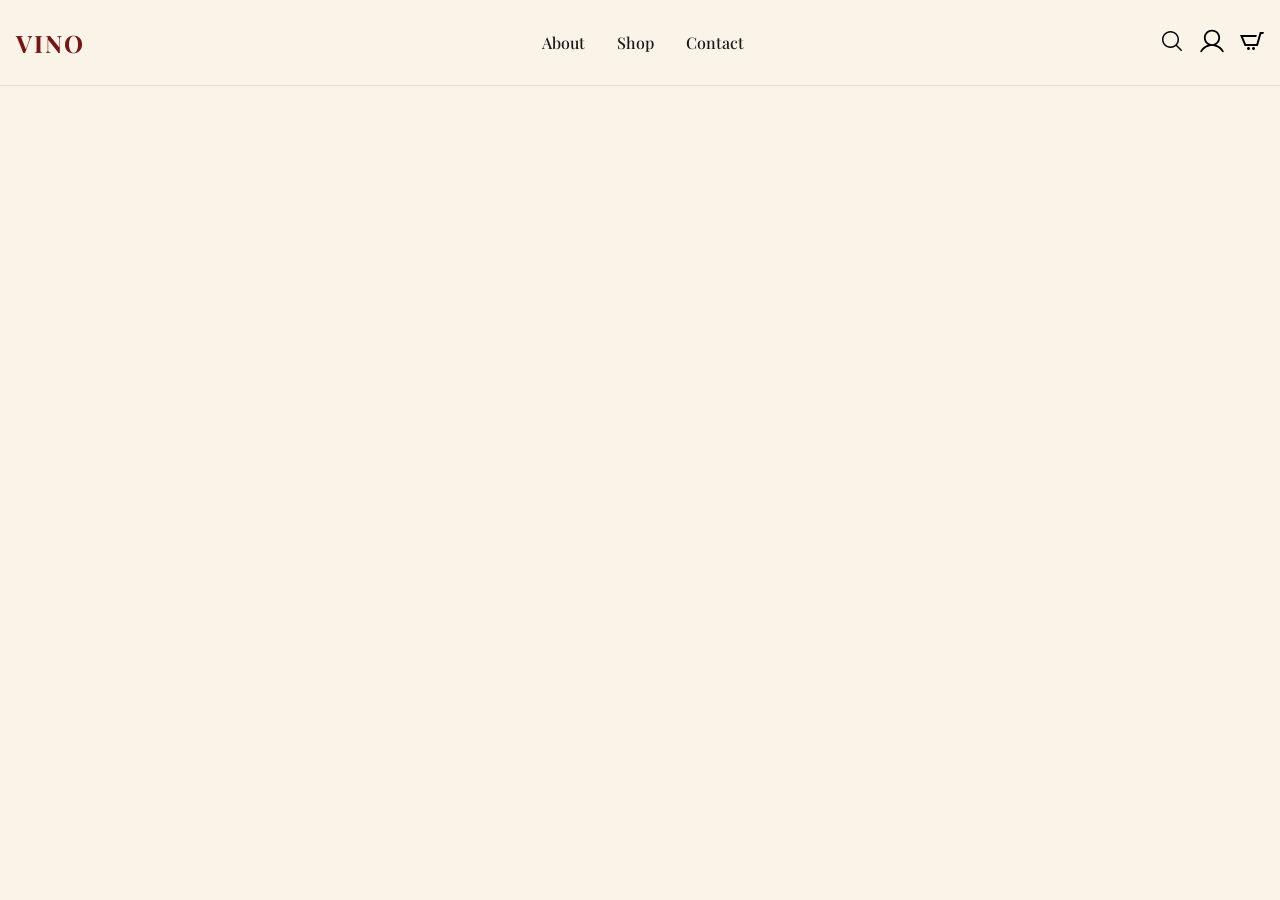
==== about.html @ 45001102 "navbar" ====
<!DOCTYPE html>
<html lang="en">
<head>
    <meta charset="UTF-8">
    <meta name="viewport" content="width=device-width, initial-scale=1.0">
    <title>About Us</title>

    <!--Fonts-->
    <link rel="preconnect" href="https://fonts.googleapis.com">
    <link rel="preconnect" href="https://fonts.gstatic.com" crossorigin>
    <link href="https://fonts.googleapis.com/css2?family=Playfair+Display:ital,wght@0,400..900;1,400..900&family=Source+Sans+3:ital,wght@0,200..900;1,200..900&display=swap" rel="stylesheet">    

    <!--Stylesheet-->
    <link rel="stylesheet" href="css/style.css">

</head>
<body>
    <header class="header-main">
        <nav class="navbar">
            <a href="index.html" class="nav-brand">Vino</a>

            <ul class="nav-links">
                <li class="nav-item"><a href="about.html" class="nav-link">About</a></li>
                <li class="nav-item"><a href="shop.html" class="nav-link">Shop</a></li>
                <li class="nav-item"><a href="contact.html" class="nav-link">Contact</a></li>
            </ul>

            <div class="nav-actions">
                <a href="search.html" class="nav-action"><img src="assets/images/icons/search.svg" alt="Search"></a>
                <a href="login.html" class="nav-action"><img src="assets/images/icons/user.svg" alt="User"></a>
                <a href="cart.html" class="nav-action"><img src="assets/images/icons/cart.svg" alt="Cart"></a>
            </div>

        </nav>
    </header>

    <main class="main-content">
    </main>
    
    <footer class="footer-main">
    </footer>
</body>
</html>
---- css/style.css ----
:root {
    --primary-color: #781414;
    --secondary-color: #91743f;
    --bg-color: #faf4e8;
    --text-color: #1c1919;
    --font-heading: "Playfair Display", serif;
    --font-body: "Source Sans 3", sans-serif;
    --spacing: 16px;
}

body {
    background-color: var(--bg-color);
    margin: 0;
    padding: 0;
}

h1, h2, h3, h4, h5, h6 {
    color: var(--text-color);
    margin: 0;
    padding: 0.5em 0;
}

.header-main {
    background-color: var(--bg-color);
    border-bottom:#e0e0e0 solid 1px;
    padding: var(--spacing);
}

.navbar {
    display: flex;
    justify-content: space-between;
    align-items: center;
}

.nav-brand {
    color: var(--primary-color);
    font-family: var(--font-heading);
    font-size: 1.5em;
    font-weight: bold;
    text-decoration: none;
    letter-spacing: 2px;
    text-transform: uppercase;
}

.nav-links {
    display: flex;
    gap: 32px;
    list-style: none;
}

.nav-links a {
    color: var(--text-color);
    font-family: var(--font-heading);  
    text-decoration: none;
    font-weight: 500;
    transition: color 0.3s ease;
}

.nav-links a:hover {
    color: var(--primary-color);
}

.nav-actions {
    display: flex;
    gap: 16px;
}

.nav-actions .nav-action {
    color: var(--text-color);
    font-family: var(--font-heading);  
    text-decoration: none;
    font-weight: 500;
    transition: color 0.3s ease;
}

.nav-actions .nav-action:hover {
    color: var(--primary-color);
}

.nav-actions .nav-action img {
    width: 24px;
    height: 24px;
}
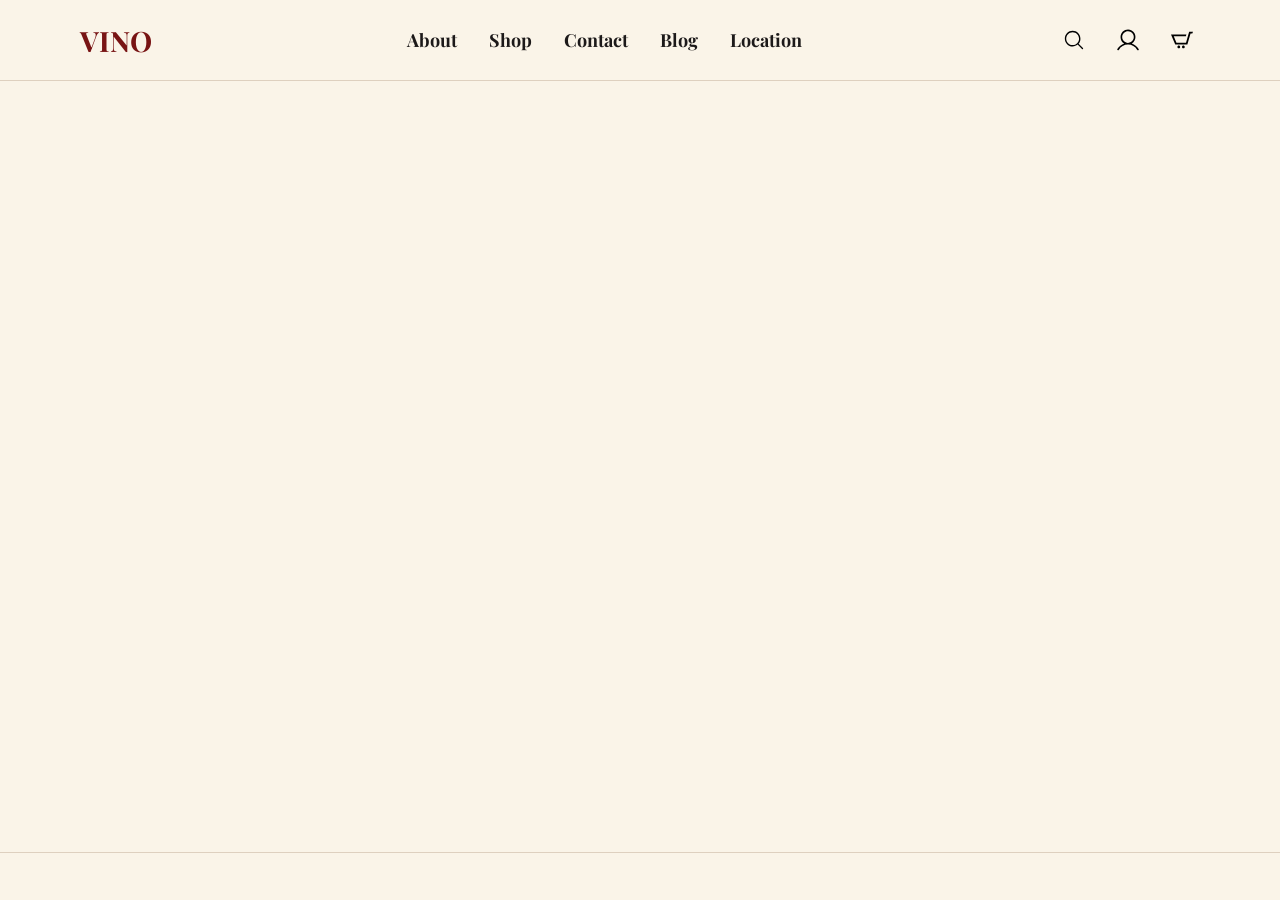
==== commit 4196bd3f: "Updated Home Page" ====
--- a/about.html
+++ b/about.html
@@ -3,41 +3,42 @@
 <head>
     <meta charset="UTF-8">
     <meta name="viewport" content="width=device-width, initial-scale=1.0">
-    <title>About Us</title>
+    <title>Vino | About</title>
 
-    <!--Fonts-->
     <link rel="preconnect" href="https://fonts.googleapis.com">
     <link rel="preconnect" href="https://fonts.gstatic.com" crossorigin>
-    <link href="https://fonts.googleapis.com/css2?family=Playfair+Display:ital,wght@0,400..900;1,400..900&family=Source+Sans+3:ital,wght@0,200..900;1,200..900&display=swap" rel="stylesheet">    
-
-    <!--Stylesheet-->
+    <link href="https://fonts.googleapis.com/css2?family=Playfair+Display:wght@400;700&family=Source+Sans+3:wght@400;600;700&display=swap" rel="stylesheet">
     <link rel="stylesheet" href="css/style.css">
-
 </head>
 <body>
-    <header class="header-main">
-        <nav class="navbar">
+    <header class="site-header">
+        <nav class="navbar container" aria-label="Main navigation">
             <a href="index.html" class="nav-brand">Vino</a>
 
             <ul class="nav-links">
-                <li class="nav-item"><a href="about.html" class="nav-link">About</a></li>
-                <li class="nav-item"><a href="shop.html" class="nav-link">Shop</a></li>
-                <li class="nav-item"><a href="contact.html" class="nav-link">Contact</a></li>
+                <li><a href="about.html" class="nav-link">About</a></li>
+                <li><a href="shop.html" class="nav-link">Shop</a></li>
+                <li><a href="contact.html" class="nav-link">Contact</a></li>
+                <li><a href="blog.html" class="nav-link">Blog</a></li>
+                <li><a href="location.html" class="nav-link">Location</a></li>
             </ul>
 
-            <div class="nav-actions">
-                <a href="search.html" class="nav-action"><img src="assets/images/icons/search.svg" alt="Search"></a>
-                <a href="login.html" class="nav-action"><img src="assets/images/icons/user.svg" alt="User"></a>
-                <a href="cart.html" class="nav-action"><img src="assets/images/icons/cart.svg" alt="Cart"></a>
+            <div class="nav-actions" aria-label="Quick links">
+                <a href="#" class="nav-action" aria-label="Search">
+                    <img src="assets/images/icons/search.svg" alt="">
+                </a>
+                <a href="#" class="nav-action" aria-label="Account">
+                    <img src="assets/images/icons/user.svg" alt="">
+                </a>
+                <a href="#" class="nav-action" aria-label="Cart">
+                    <img src="assets/images/icons/cart.svg" alt="">
+                </a>
             </div>
-
         </nav>
     </header>
 
-    <main class="main-content">
-    </main>
-    
-    <footer class="footer-main">
-    </footer>
+    <main class="main-content container"></main>
+
+    <footer class="site-footer"></footer>
 </body>
-</html>+</html>
--- a/css/style.css
+++ b/css/style.css
@@ -1,83 +1,621 @@
 :root {
-    --primary-color: #781414;
-    --secondary-color: #91743f;
-    --bg-color: #faf4e8;
-    --text-color: #1c1919;
+    --color-brand: #781414;
+    --color-page: #faf4e8;
+    --color-text: #1c1919;
+    --color-border: #ded0bf;
     --font-heading: "Playfair Display", serif;
     --font-body: "Source Sans 3", sans-serif;
-    --spacing: 16px;
+    --container-width: 1120px;
+}
+
+* {
+    box-sizing: border-box;
 }
 
 body {
-    background-color: var(--bg-color);
-    margin: 0;
-    padding: 0;
-}
-
-h1, h2, h3, h4, h5, h6 {
-    color: var(--text-color);
-    margin: 0;
-    padding: 0.5em 0;
-}
-
-.header-main {
-    background-color: var(--bg-color);
-    border-bottom:#e0e0e0 solid 1px;
-    padding: var(--spacing);
+    min-height: 100vh;
+    margin: 0;
+    background: var(--color-page);
+    color: var(--color-text);
+    font-family: var(--font-body);
+}
+
+img {
+    display: block;
+    max-width: 100%;
+}
+
+a {
+    color: inherit;
+}
+
+.container {
+    width: min(100% - 32px, var(--container-width));
+    margin-inline: auto;
+}
+
+.site-header {
+    background: var(--color-page);
+    border-bottom: 1px solid var(--color-border);
 }
 
 .navbar {
+    min-height: 80px;
     display: flex;
+    align-items: center;
     justify-content: space-between;
-    align-items: center;
+    gap: 32px;
 }
 
 .nav-brand {
-    color: var(--primary-color);
-    font-family: var(--font-heading);
-    font-size: 1.5em;
-    font-weight: bold;
+    color: var(--color-brand);
+    font-family: var(--font-heading);
+    font-size: 1.75rem;
+    font-weight: 700;
+    letter-spacing: 0;
     text-decoration: none;
-    letter-spacing: 2px;
     text-transform: uppercase;
 }
 
 .nav-links {
     display: flex;
+    align-items: center;
     gap: 32px;
+    margin: 0;
+    padding: 0;
     list-style: none;
 }
 
-.nav-links a {
-    color: var(--text-color);
-    font-family: var(--font-heading);  
+.nav-link {
+    font-family: var(--font-heading);
+    font-size: 1.125rem;
+    font-weight: 700;
     text-decoration: none;
-    font-weight: 500;
-    transition: color 0.3s ease;
-}
-
-.nav-links a:hover {
-    color: var(--primary-color);
+    transition: color 0.2s ease;
+}
+
+.nav-link:hover,
+.nav-link:focus-visible {
+    color: var(--color-brand);
 }
 
 .nav-actions {
     display: flex;
+    align-items: center;
+    gap: 18px;
+}
+
+.nav-action {
+    display: inline-flex;
+    align-items: center;
+    justify-content: center;
+    width: 36px;
+    height: 36px;
+    border-radius: 6px;
+    text-decoration: none;
+    transition: background-color 0.2s ease;
+}
+
+.nav-action:hover,
+.nav-action:focus-visible {
+    background: #fff7eb;
+}
+
+.nav-action img {
+    width: 22px;
+    height: 22px;
+}
+
+.main-content {
+    min-height: calc(100vh - 129px);
+}
+
+.hero-section {
+    min-height: 700px;
+    display: grid;
+    align-items: center;
+    background:
+        linear-gradient(rgba(0, 0, 0, 0.48), rgba(0, 0, 0, 0.68)),
+        url("../assets/images/ui/hero2.jpg") center / cover;
+}
+
+.hero-content {
+    max-width: 720px;
+    padding-block: 96px;
+    color: var(--color-page);
+}
+
+.hero-label {
+    margin: 0 0 12px;
+    color: var(--color-page);
+    font-size: 1rem;
+    font-weight: 700;
+    text-transform: uppercase;
+}
+
+.hero-title {
+    margin: 0 0 16px;
+    color: var(--color-page);
+    font-family: var(--font-heading);
+    font-size: 5rem;
+    line-height: 1;
+}
+
+.hero-subtitle {
+    margin: 0 0 36px;
+    color: var(--color-page);
+    font-size: 1.5rem;
+    line-height: 1.45;
+}
+
+.btn {
+    display: inline-flex;
+    align-items: center;
+    justify-content: center;
+    min-height: 46px;
+    padding: 0 24px;
+    border-radius: 6px;
+    font-family: var(--font-heading);
+    font-weight: 700;
+    text-decoration: none;
+    transition: background-color 0.2s ease, color 0.2s ease;
+}
+
+.btn-primary {
+    background: var(--color-brand);
+    color: var(--color-page);
+}
+
+.btn-primary:hover,
+.btn-primary:focus-visible {
+    background: #5f1010;
+}
+
+.motto-section {
+    padding: 20px 0 20px;
+    background: var(--color-border);
+}
+
+.motto-container {
+    display: grid;
+    justify-items: center;
+    text-align: center;
+}
+
+.motto-title {
+    width: min(100%, 760px);
+    margin: 0;
+    padding: 28px 32px;
+    color: var(--color-brand);
+    font-family: var(--font-heading);
+    font-size: 2.5rem;
+    line-height: 1.3;
+}
+
+.motto-text {
+    width: min(100%, 440px);
+    margin: 0;
+    padding: 0px 24px;
+    color: var(--color-text);
+    font-size: 1.75rem;
+    line-height: 1.4;
+    font-family: var(--font-heading);
+    font-weight: 700;
+}
+
+.section-light {
+    background: #fff8ec;
+}
+
+.section-label {
+    margin: 0 0 10px;
+    color: var(--color-brand);
+    font-size: 0.875rem;
+    font-weight: 700;
+    text-transform: uppercase;
+}
+
+.section-title {
+    margin: 0;
+    color: var(--color-text);
+    font-family: var(--font-heading);
+    font-size: 2rem;
+    line-height: 1.2;
+}
+
+.section-text {
+    margin: 0;
+    color: var(--color-text);
+    font-size: 1.125rem;
+    line-height: 1.7;
+}
+
+.product-section {
+    padding: 64px 0;
+}
+
+.product-layout {
+    display: grid;
+    grid-template-columns: 240px 1fr;
+    gap: 80px;
+    align-items: start;
+}
+
+.product-intro {
+    display: grid;
+    gap: 18px;
+    align-content: start;
+}
+
+.product-carousel {
+    min-width: 0;
+}
+
+.product-window {
+    overflow: hidden;
+}
+
+.product-track {
+    display: flex;
+    gap: 24px;
+    transition: transform 0.25s ease;
+    will-change: transform;
+}
+
+.product-card {
+    flex: 0 0 calc((100% - 48px) / 3);
+    min-width: 0;
+}
+
+.product-image {
+    width: 100%;
+    aspect-ratio: 3 / 4;
+    display: flex;
+    align-items: center;
+    justify-content: center;
+    background: #e5ded2;
+    overflow: hidden;
+}
+
+.product-image img {
+    width: 100%;
+    height: 100%;
+    object-fit: cover;
+    object-position: center;
+}
+
+.product-tag {
+    width: fit-content;
+    margin: 16px 0 8px;
+    padding: 6px 16px;
+    border: 1px solid var(--color-border);
+    font-size: 0.875rem;
+    font-weight: 700;
+}
+
+.product-card h3 {
+    margin: 16px 0 8px;
+    font-family: var(--font-heading);
+    font-size: 1.25rem;
+    line-height: 1.2;
+}
+
+.product-card p {
+    margin: 0 0 10px;
+    line-height: 1.5;
+}
+
+.product-card span {
+    font-weight: 700;
+}
+
+.product-actions {
+    display: flex;
+    flex-wrap: wrap;
+    gap: 10px;
+    margin-top: 16px;
+}
+
+.product-button {
+    display: inline-flex;
+    align-items: center;
+    justify-content: center;
+    min-height: 38px;
+    padding: 0 14px;
+    border: 1px solid var(--color-brand);
+    border-radius: 6px;
+    background: transparent;
+    color: var(--color-brand);
+    font: inherit;
+    font-weight: 700;
+    text-decoration: none;
+    cursor: pointer;
+}
+
+.product-button-primary {
+    background: var(--color-brand);
+    color: var(--color-page);
+}
+
+.carousel-controls {
+    display: flex;
+    justify-content: flex-end;
+    align-items: center;
+    gap: 12px;
+    margin-top: 24px;
+}
+
+.carousel-button {
+    display: inline-flex;
+    align-items: center;
+    justify-content: center;
+    width: 38px;
+    height: 38px;
+    border: 1px solid var(--color-brand);
+    border-radius: 6px;
+    background: transparent;
+    color: var(--color-brand);
+    font-size: 1.25rem;
+    cursor: pointer;
+}
+
+.carousel-button:disabled {
+    border-color: var(--color-border);
+    color: var(--color-border);
+    cursor: not-allowed;
+}
+
+.carousel-count {
+    min-width: 56px;
+    text-align: center;
+    font-weight: 700;
+}
+
+.category-list {
+    display: grid;
+    grid-template-columns: repeat(3, 1fr);
+    gap: 24px;
+}
+
+.category-card {
+    position: relative;
+    display: block;
+    min-width: 0;
+    padding-bottom: 52px;
+    color: var(--color-text);
+    text-decoration: none;
+}
+
+.category-card img {
+    width: 100%;
+    aspect-ratio: 3 / 4;
+    object-fit: cover;
+    background: #e5ded2;
+}
+
+.category-card h3 {
+    margin: 0 0 8px;
+    font-family: var(--font-heading);
+    font-size: 1.25rem;
+    line-height: 1.2;
+}
+
+.category-card p {
+    margin: 0 0 10px;
+    line-height: 1.5;
+}
+
+.category-arrow {
+    position: absolute;
+    right: 0;
+    bottom: 0;
+    display: inline-flex;
+    align-items: center;
+    justify-content: center;
+    width: 38px;
+    height: 38px;
+    border: 1px solid var(--color-brand);
+    border-radius: 6px;
+    color: var(--color-brand);
+    font-size: 1.25rem;
+    font-weight: 700;
+}
+
+.feature-section {
+    padding: 72px 0;
+}
+
+.feature-panel {
+    display: grid;
+    grid-template-columns: 1.35fr 0.65fr;
+    background: #fffdf8;
+}
+
+.feature-copy {
+    display: grid;
+    align-content: center;
+    justify-items: start;
+    gap: 18px;
+    padding: 56px;
+    max-width: 620px;
+}
+
+.feature-title {
+    margin: 0;
+    font-family: var(--font-heading);
+    font-size: 2.75rem;
+    line-height: 1.05;
+}
+
+.feature-image {
+    width: 100%;
+    height: 100%;
+    min-height: 480px;
+    object-fit: cover;
+}
+
+.story-section {
+    padding: 32px 0 80px;
+}
+
+.story-stack {
+    display: grid;
+    gap: 24px;
+}
+
+.story-panel {
+    display: grid;
+    grid-template-columns: 0.95fr 1.35fr;
+    border: 1px solid var(--color-border);
+    background: #fffdf8;
+}
+
+.story-panel-reverse {
+    grid-template-columns: 1.35fr 0.95fr;
+}
+
+.story-panel img {
+    width: 100%;
+    height: 100%;
+    min-height: 300px;
+    object-fit: cover;
+}
+
+.story-copy {
+    display: grid;
+    align-content: center;
     gap: 16px;
-}
-
-.nav-actions .nav-action {
-    color: var(--text-color);
-    font-family: var(--font-heading);  
-    text-decoration: none;
-    font-weight: 500;
-    transition: color 0.3s ease;
-}
-
-.nav-actions .nav-action:hover {
-    color: var(--primary-color);
-}
-
-.nav-actions .nav-action img {
-    width: 24px;
-    height: 24px;
-}+    padding: 40px;
+}
+
+.story-copy h2 {
+    margin: 0;
+    color: var(--color-brand);
+    font-family: var(--font-heading);
+    font-size: 1.75rem;
+    line-height: 1.2;
+}
+
+.story-copy p {
+    margin: 0;
+    font-size: 1.0625rem;
+    line-height: 1.7;
+}
+
+.site-footer {
+    min-height: 48px;
+    border-top: 1px solid var(--color-border);
+}
+
+@media (max-width: 800px) {
+    .navbar {
+        flex-direction: column;
+        justify-content: center;
+        gap: 16px;
+        padding-block: 16px;
+    }
+
+    .nav-links {
+        flex-wrap: wrap;
+        justify-content: center;
+        gap: 24px;
+    }
+
+    .hero-section {
+        min-height: 620px;
+    }
+
+    .hero-content {
+        max-width: 560px;
+        margin-inline: auto;
+        text-align: center;
+    }
+
+    .hero-title {
+        font-size: 4rem;
+    }
+
+    .motto-title {
+        font-size: 1.5rem;
+    }
+
+    .product-layout {
+        grid-template-columns: 1fr;
+        gap: 24px;
+    }
+
+    .product-card {
+        flex-basis: calc((100% - 24px) / 2);
+    }
+
+    .category-list {
+        grid-template-columns: repeat(2, 1fr);
+    }
+
+    .feature-panel,
+    .story-panel,
+    .story-panel-reverse {
+        grid-template-columns: 1fr;
+    }
+
+    .feature-copy,
+    .story-copy {
+        padding: 32px;
+    }
+
+    .feature-title {
+        font-size: 2rem;
+    }
+
+    .feature-image {
+        min-height: 320px;
+    }
+}
+
+@media (max-width: 520px) {
+    .nav-links {
+        gap: 18px;
+    }
+
+    .nav-link {
+        font-size: 1rem;
+    }
+
+    .hero-title {
+        font-size: 3rem;
+    }
+
+    .hero-subtitle {
+        font-size: 1.125rem;
+    }
+
+    .motto-section {
+        padding-block: 40px;
+    }
+
+    .motto-title {
+        padding: 24px 20px;
+        font-size: 1.25rem;
+    }
+
+    .product-section,
+    .feature-section {
+        padding: 44px 0;
+    }
+
+    .section-title {
+        font-size: 1.5rem;
+    }
+
+    .product-card {
+        flex-basis: 100%;
+    }
+
+    .category-list {
+        grid-template-columns: 1fr;
+    }
+
+    .story-section {
+        padding-bottom: 48px;
+    }
+}
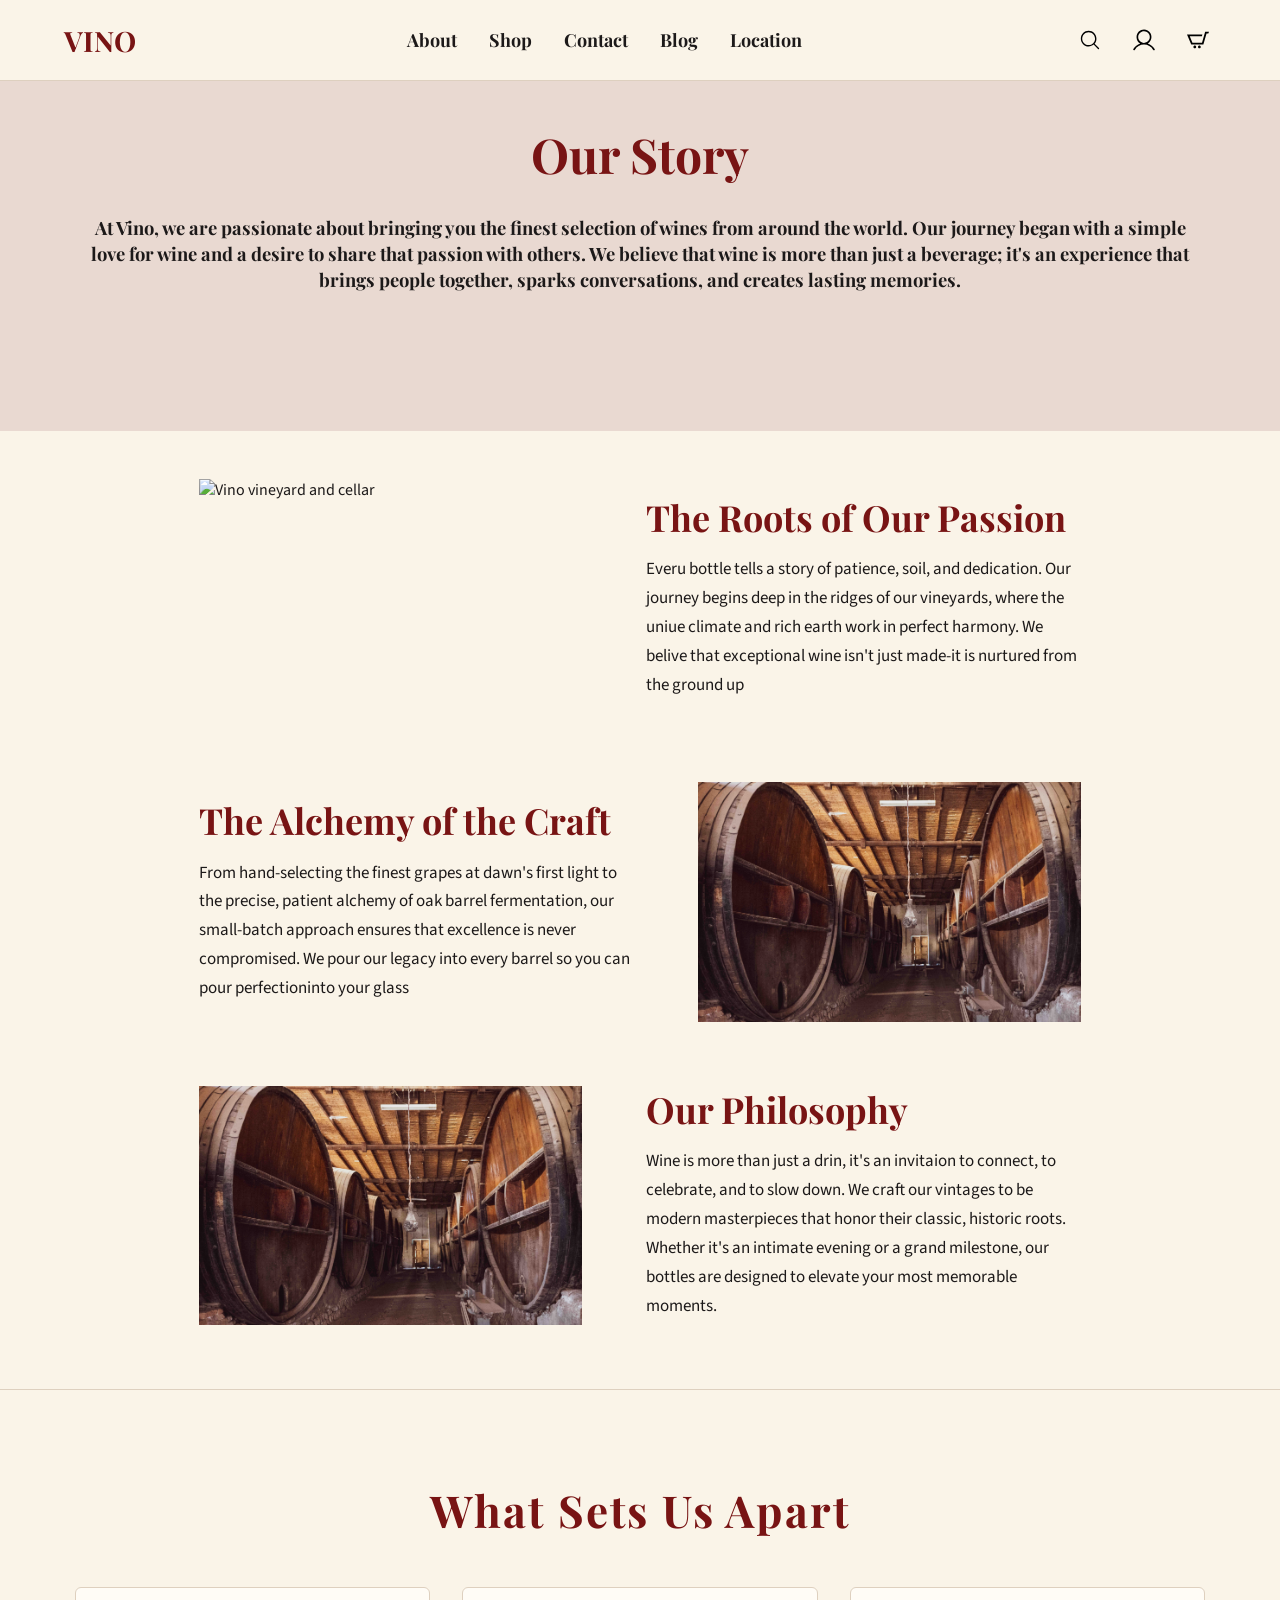
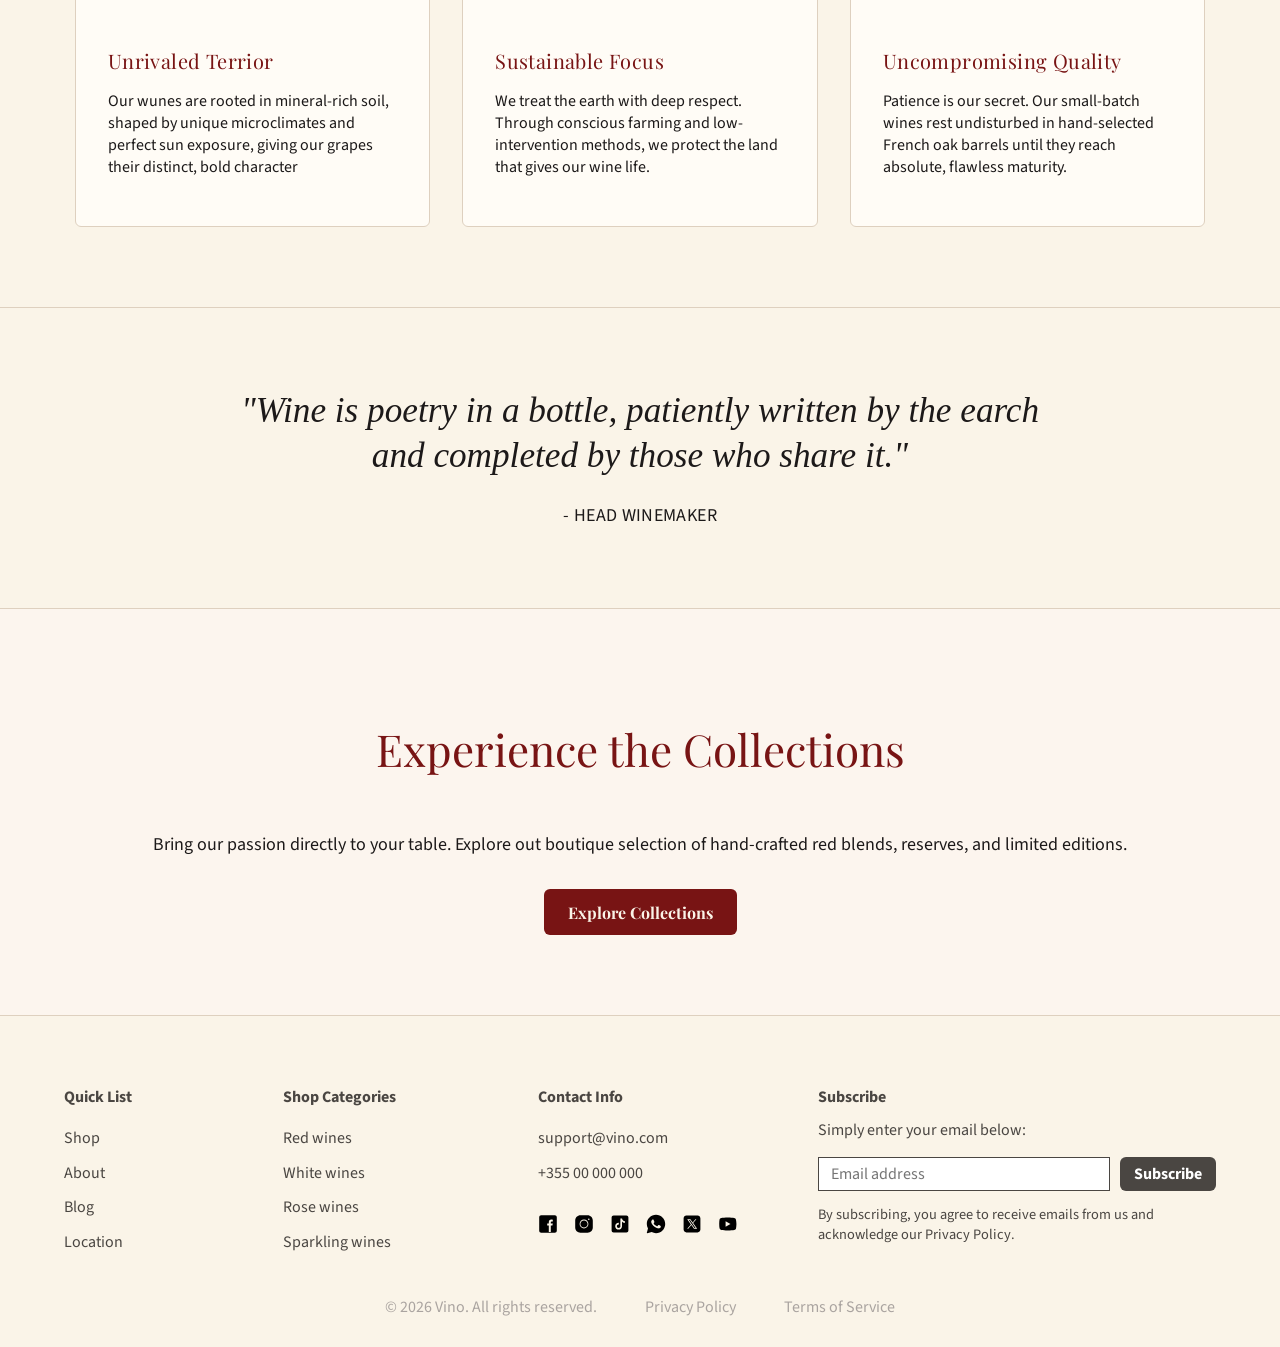
==== commit dd877188: "About us" ====
--- a/about.html
+++ b/about.html
@@ -37,8 +37,148 @@
         </nav>
     </header>
 
-    <main class="main-content container"></main>
+    <main class="main-content">
+        
+        <section class="about-header">
+            <div class="container about-header-content">
+                <h1 class="about-title">Our Story</h1>
+                <p class="about-description">At Vino, we are passionate about bringing you the finest selection of wines from around the world. Our journey began with a simple love for wine and a desire to share that passion with others. We believe that wine is more than just a beverage; it's an experience that brings people together, sparks conversations, and creates lasting memories.</p>
+            </div>  
+        </section>
+        
+        <section class="story-section">
+            <div class="container story-stack">
+                <article class="story-panel">
+                    <img src="assets/images/ui/hero.jpg" alt="Vino vineyard and cellar">
+                    <div class="story-copy">
+                        <h2>The Roots of Our Passion</h2>
+                        <p>Everu bottle tells a story of patience, soil, and dedication. 
+                            Our journey begins deep in the ridges of our vineyards, where the uniue climate and rich earth work in perfect harmony. 
+                            We belive that exceptional wine isn't just made-it is nurtured from the ground up</p>
+                    </div>
+                </article>
 
-    <footer class="site-footer"></footer>
+                <article class="story-panel story-panel-reverse">
+                    <div class="story-copy">
+                        <h2>The Alchemy of the Craft</h2>
+                        <p>From hand-selecting the finest grapes at dawn's first light to the precise, patient alchemy of oak barrel fermentation, 
+                            our small-batch approach ensures that excellence is never compromised. 
+                            We pour our legacy into every barrel so you can pour perfectioninto your glass</p>
+                    </div>
+                    <img src="assets/images/ui/hero4.jpg" alt="Wooden barrels in the cellar">
+                </article>
+
+                <article class="story-panel">
+                    <img src="assets/images/ui/hero4.jpg" alt="Wooden barrels in the cellar">
+                    <div class="story-copy">
+                        <h2>Our Philosophy</h2>
+                        <p>Wine is more than just a drin, it's an invitaion to connect, to celebrate, and to slow down. 
+                            We craft our vintages to be modern masterpieces that honor their classic, historic roots. 
+                            Whether it's an intimate evening or a grand milestone, our bottles are 
+                            designed to elevate your most memorable moments.</p>
+                    </div>
+                </article>
+            </div>
+        </section>
+        <section class="column-grid-section">
+            <h2 class="grid-title">What Sets Us Apart</h2>
+
+            <div class="three-column-grid container">
+                <div class="column-grid-card">
+                    <h4 class="grid-column-title">Unrivaled Terrior</h4>
+                    <p class="grid-column-text"> Our wunes are rooted in mineral-rich soil, 
+                        shaped by unique microclimates and perfect sun exposure, 
+                        giving our grapes their distinct, bold character</p>
+                </div>
+                <div class="column-grid-card">
+                    <h4 class="grid-column-title">Sustainable Focus</h4>
+                    <p class="grid-column-text">We treat the earth with deep respect. Through conscious farming and low-intervention methods, we protect the land that gives our wine life.</p>
+                </div>
+                <div class="column-grid-card">
+                    <h4 class="grid-column-title">Uncompromising Quality</h4>
+                    <p class="grid-column-text">Patience is our secret. Our small-batch wines rest undisturbed in hand-selected French oak barrels until they reach absolute, flawless maturity.</p>
+                </div>
+            </div>
+        </section>
+
+        <section class="quoute-section">
+            <div class="container quoute-container">
+                <p class="quoute-text">"Wine is poetry in a bottle, patiently written by the earch and completed by those who share it."</p>
+                <span class="quoute-author">- Head Winemaker</span>
+            </div>
+        </section>
+
+        <section class="cta-section">
+            <div class="cta-container conatiner">
+                <h2 class="cta-title">Experience the Collections</h2>
+                <p class="cta-text">Bring our passion directly to your table. Explore out boutique selection of hand-crafted red blends, reserves, and limited editions.</p>
+                <a href="shop.html" class="btn btn-primary">Explore Collections</a>
+            </div>
+        </section>
+
+    </main>
+
+    <footer class="site-footer">
+        <div class="container footer-grid">
+            <nav class="footer-column footer-links" aria-label="Quick links">
+                <h2>Quick List</h2>
+                <a href="shop.html">Shop</a>
+                <a href="about.html">About</a>
+                <a href="blog.html">Blog</a>
+                <a href="location.html">Location</a>
+            </nav>
+
+            <nav class="footer-column footer-categories" aria-label="Shop categories">
+                <h2>Shop Categories</h2>
+                <a href="shop.html">Red wines</a>
+                <a href="shop.html">White wines</a>
+                <a href="shop.html">Rose wines</a>
+                <a href="shop.html">Sparkling wines</a>
+            </nav>
+
+            <section class="footer-column footer-contact" aria-labelledby="footer-contact-title">
+                <h2 id="footer-contact-title">Contact Info</h2>
+                <a href="mailto:support@vino.com">support@vino.com</a>
+                <a href="tel:+355000000000">+355 00 000 000</a>
+                <nav class="footer-social" aria-label="Social links">
+                    <a href="#" aria-label="Facebook">
+                        <img src="assets/images/icons/facebook.svg" alt="">
+                    </a>
+                    <a href="#" aria-label="Instagram">
+                        <img src="assets/images/icons/instagram.svg" alt="">
+                    </a>
+                    <a href="#" aria-label="TikTok">
+                        <img src="assets/images/icons/tiktok.svg" alt="">
+                    </a>
+                    <a href="#" aria-label="WhatsApp">
+                        <img src="assets/images/icons/whatsapp.svg" alt="">
+                    </a>
+                    <a href="#" aria-label="x">
+                        <img src="assets/images/icons/x.svg" alt="">
+                    </a>
+                    <a href="#" aria-label="YouTube">
+                        <img src="assets/images/icons/youtube.svg" alt="">
+                    </a>
+                </nav>
+            </section>
+
+            <section class="footer-subscribe" aria-labelledby="subscribe-title">
+                <h2 id="subscribe-title">Subscribe</h2>
+                <p>Simply enter your email below:</p>
+                <form class="subscribe-form" data-subscribe-form>
+                    <label class="sr-only" for="footer-email">Email address</label>
+                    <input id="footer-email" type="email" name="email" placeholder="Email address" required>
+                    <button type="submit">Subscribe</button>
+                </form>
+                <p class="subscribe-note" data-subscribe-note>By subscribing, you agree to receive emails from us and acknowledge our Privacy Policy.</p>
+            </section>
+        </div>
+
+        <div class="container footer-bottom">
+            <p>&copy; 2026 Vino. All rights reserved.</p>
+            <a href="#">Privacy Policy</a>
+            <a href="#">Terms of Service</a>
+        </div>
+    </footer>
 </body>
 </html>
--- a/css/style.css
+++ b/css/style.css
@@ -5,7 +5,7 @@
     --color-border: #ded0bf;
     --font-heading: "Playfair Display", serif;
     --font-body: "Source Sans 3", sans-serif;
-    --container-width: 1120px;
+    --container-width: 90%;
 }
 
 * {
@@ -23,6 +23,18 @@
 img {
     display: block;
     max-width: 100%;
+}
+
+.sr-only {
+    position: absolute;
+    width: 1px;
+    height: 1px;
+    padding: 0;
+    margin: -1px;
+    overflow: hidden;
+    clip: rect(0, 0, 0, 0);
+    white-space: nowrap;
+    border: 0;
 }
 
 a {
@@ -185,7 +197,7 @@
 .motto-title {
     width: min(100%, 760px);
     margin: 0;
-    padding: 28px 32px;
+    padding: 12px 32px 6px 32px;
     color: var(--color-brand);
     font-family: var(--font-heading);
     font-size: 2.5rem;
@@ -195,7 +207,7 @@
 .motto-text {
     width: min(100%, 440px);
     margin: 0;
-    padding: 0px 24px;
+    padding-bottom: 22px;
     color: var(--color-text);
     font-size: 1.75rem;
     line-height: 1.4;
@@ -236,8 +248,8 @@
 
 .product-layout {
     display: grid;
-    grid-template-columns: 240px 1fr;
-    gap: 80px;
+    grid-template-columns: 240px 1.3fr;
+    gap: 160px;
     align-items: start;
 }
 
@@ -268,7 +280,7 @@
 }
 
 .product-image {
-    width: 100%;
+    width: 90%;
     aspect-ratio: 3 / 4;
     display: flex;
     align-items: center;
@@ -387,7 +399,7 @@
 }
 
 .category-card img {
-    width: 100%;
+    width: 90%;
     aspect-ratio: 3 / 4;
     object-fit: cover;
     background: #e5ded2;
@@ -427,16 +439,17 @@
 
 .feature-panel {
     display: grid;
-    grid-template-columns: 1.35fr 0.65fr;
+    grid-template-columns: 1.35fr 0.85fr;
     background: #fffdf8;
 }
 
 .feature-copy {
     display: grid;
-    align-content: center;
+    align-content: start;
     justify-items: start;
-    gap: 18px;
+    gap: 32px;
     padding: 56px;
+    padding-left: 100px;
     max-width: 620px;
 }
 
@@ -455,45 +468,50 @@
 }
 
 .story-section {
-    padding: 32px 0 80px;
+    padding: 48px 150px 64px;
 }
 
 .story-stack {
     display: grid;
-    gap: 24px;
+    gap: 64px;
 }
 
 .story-panel {
     display: grid;
-    grid-template-columns: 0.95fr 1.35fr;
-    border: 1px solid var(--color-border);
-    background: #fffdf8;
+    grid-template-columns: minmax(0, 0.88fr) minmax(0, 1fr);
+    align-items: center;
+    gap: 64px;
 }
 
 .story-panel-reverse {
-    grid-template-columns: 1.35fr 0.95fr;
+    grid-template-columns: minmax(0, 1fr) minmax(0, 0.88fr);
 }
 
 .story-panel img {
     width: 100%;
-    height: 100%;
-    min-height: 300px;
+    aspect-ratio: 16 / 10;
+    height: auto;
     object-fit: cover;
+    object-position: center;
 }
 
 .story-copy {
     display: grid;
     align-content: center;
-    gap: 16px;
-    padding: 40px;
+    gap: 18px;
+    padding: 0;
+}
+
+.story-panel-reverse .story-copy {
+    justify-self: end;
 }
 
 .story-copy h2 {
     margin: 0;
     color: var(--color-brand);
     font-family: var(--font-heading);
-    font-size: 1.75rem;
-    line-height: 1.2;
+    font-size: 2.25rem;
+    line-height: 1.1;
 }
 
 .story-copy p {
@@ -502,9 +520,262 @@
     line-height: 1.7;
 }
 
+.review-section {
+    position: relative;
+    padding: 0;
+    background: var(--color-page);
+}
+
+.review-frame {
+    min-height: 360px;
+    background: #ffffff;
+}
+
+.review-card {
+    display: grid;
+    grid-template-columns: minmax(0, 2fr) minmax(260px, 1fr);
+    min-height: 360px;
+    align-items: center;
+}
+
+.review-copy {
+    display: grid;
+    grid-template-columns: 48px minmax(0, 560px);
+    align-content: center;
+    gap: 24px;
+    height: 100%;
+    padding: 64px 72px 64px 60px;
+    min-width: 0;
+}
+
+.review-mark {
+    color: #050505;
+    font-family: Georgia, serif;
+    font-size: 5.5rem;
+    line-height: 0.85;
+}
+
+.review-copy blockquote {
+    margin: 0;
+    color: var(--color-text);
+    font-size: 1.6rem;
+    line-height: 1.28;
+}
+
+.review-meta {
+    display: grid;
+    gap: 6px;
+    margin-top: 18px;
+    color: var(--color-text);
+    font-size: 0.78rem;
+    font-weight: 700;
+    text-transform: uppercase;
+}
+
+.review-meta strong {
+    color: inherit;
+}
+
+.review-meta span {
+    color: inherit;
+}
+
+.review-product {
+    display: grid;
+    justify-items: center;
+    gap: 28px;
+    padding: 52px 44px;
+    color: var(--color-text);
+    text-align: center;
+    text-decoration: none;
+}
+
+.review-product img {
+    width: min(100%, 210px);
+    height: 170px;
+    object-fit: contain;
+    filter: drop-shadow(0 12px 12px rgba(28, 25, 25, 0.18));
+}
+
+.review-product h3 {
+    margin: 0;
+    font-family: var(--font-body);
+    font-size: 1.45rem;
+    font-weight: 400;
+    line-height: 1.2;
+    text-transform: uppercase;
+}
+
+.review-arrow {
+    position: absolute;
+    top: 50%;
+    z-index: 2;
+    display: inline-flex;
+    align-items: center;
+    justify-content: center;
+    width: 48px;
+    height: 48px;
+    border: 0;
+    background: transparent;
+    color: var(--color-text);
+    font-size: 2rem;
+    line-height: 1;
+    cursor: pointer;
+}
+
+.review-arrow-prev {
+    left: 10px;
+}
+
+.review-arrow-next {
+    right: 10px;
+}
+
+.review-arrow:hover,
+.review-arrow:focus-visible {
+    color: var(--color-brand);
+}
+
 .site-footer {
+    padding: 72px 0 28px;
+    border-top: 0;
+    background: var(--color-page);
+    color: #4a4642;
+}
+
+.site-footer:empty {
     min-height: 48px;
-    border-top: 1px solid var(--color-border);
+    padding: 0;
+    background: transparent;
+}
+
+.footer-grid {
+    display: grid;
+    grid-template-columns: minmax(130px, 0.75fr) minmax(160px, 0.9fr) minmax(210px, 1fr) minmax(360px, 1.65fr);
+    gap: 28px 38px;
+    align-items: start;
+}
+
+.footer-social {
+    display: flex;
+    flex-wrap: wrap;
+    gap: 16px;
+    margin-top: 16px;
+}
+
+.footer-social a {
+    display: inline-flex;
+    align-items: center;
+    justify-content: center;
+    width: 24px;
+    height: 24px;
+}
+
+.footer-social img {
+    width: 20px;
+    height: 20px;
+    object-fit: contain;
+}
+
+.footer-column {
+    display: grid;
+    align-content: start;
+    gap: 12px;
+}
+
+.footer-column h2 {
+    margin: 0 0 8px;
+    color: #4a4642;
+    font-size: 1rem;
+    line-height: 1.2;
+}
+
+.footer-column a,
+.footer-bottom a {
+    width: fit-content;
+    color: #4a4642;
+    font-size: 1rem;
+    font-weight: 400;
+    line-height: 1.4;
+    text-decoration: none;
+}
+
+.footer-subscribe {
+    grid-column: 4;
+}
+
+.footer-subscribe h2 {
+    margin: 0 0 12px;
+    color: #4a4642;
+    font-size: 1rem;
+    line-height: 1.2;
+}
+
+.footer-subscribe p {
+    margin: 0 0 14px;
+    line-height: 1.45;
+}
+
+.subscribe-form {
+    display: flex;
+    gap: 10px;
+    margin-bottom: 14px;
+}
+
+.subscribe-form input {
+    min-width: 0;
+    flex: 1;
+    height: 34px;
+    padding: 0 12px;
+    border: 1px solid #4a4642;
+    background: #ffffff;
+    color: var(--color-text);
+    font: inherit;
+}
+
+.subscribe-form button {
+    min-height: 34px;
+    padding: 0 14px;
+    border: 0;
+    border-radius: 6px;
+    background: #4a4642;
+    color: #ffffff;
+    font: inherit;
+    font-weight: 700;
+    cursor: pointer;
+}
+
+.subscribe-note {
+    max-width: 360px;
+    color: #4a4642;
+    font-size: 0.9rem;
+    line-height: 1.25;
+}
+
+.footer-bottom {
+    display: flex;
+    flex-wrap: wrap;
+    justify-content: center;
+    gap: 18px 48px;
+    margin-top: 36px;
+    color: #aaa4a0;
+}
+
+.footer-bottom p {
+    margin: 0;
+}
+
+.footer-bottom a {
+    color: #aaa4a0;
+}
+
+.footer-column a:hover,
+.footer-column a:focus-visible,
+.footer-bottom a:hover,
+.footer-bottom a:focus-visible,
+.footer-social a:hover,
+.footer-social a:focus-visible {
+    color: var(--color-brand);
 }
 
 @media (max-width: 800px) {
@@ -556,19 +827,68 @@
     .story-panel,
     .story-panel-reverse {
         grid-template-columns: 1fr;
-    }
-
-    .feature-copy,
-    .story-copy {
+        gap: 24px;
+    }
+
+    .feature-copy {
         padding: 32px;
+    }
+
+    .story-copy,
+    .story-panel-reverse .story-copy {
+        max-width: none;
+        justify-self: start;
+    }
+
+    .story-panel-reverse img {
+        order: -1;
     }
 
     .feature-title {
         font-size: 2rem;
     }
 
+    .story-copy h2 {
+        font-size: 1.75rem;
+    }
+
     .feature-image {
         min-height: 320px;
+    }
+
+    .review-card {
+        grid-template-columns: 1fr;
+        min-height: 0;
+    }
+
+    .review-copy {
+        grid-template-columns: 42px minmax(0, 1fr);
+        padding: 48px 56px;
+        border-right: 0;
+    }
+
+    .review-copy blockquote {
+        font-size: 1.35rem;
+    }
+
+    .review-product {
+        padding: 42px 32px;
+    }
+
+    .footer-grid {
+        grid-template-columns: repeat(2, minmax(0, 1fr));
+        gap: 44px;
+    }
+
+    .footer-social {
+        grid-column: auto;
+        justify-content: flex-start;
+        align-self: start;
+        padding-top: 0;
+    }
+
+    .footer-subscribe {
+        grid-column: 1 / -1;
     }
 }
 
@@ -618,4 +938,212 @@
     .story-section {
         padding-bottom: 48px;
     }
-}
+
+    .review-frame {
+        width: min(100% - 48px, var(--container-width));
+    }
+
+    .review-copy {
+        grid-template-columns: 1fr;
+        gap: 14px;
+        padding: 38px 32px;
+    }
+
+    .review-mark {
+        font-size: 4.25rem;
+    }
+
+    .review-copy blockquote {
+        font-size: 1.25rem;
+    }
+
+    .review-product {
+        gap: 20px;
+        padding: 34px 24px;
+    }
+
+    .review-product img {
+        height: 150px;
+    }
+
+    .review-product h3 {
+        font-size: 1.15rem;
+    }
+
+    .review-arrow {
+        width: 36px;
+        height: 36px;
+        font-size: 1.5rem;
+    }
+
+    .review-arrow-prev {
+        left: 2px;
+    }
+
+    .review-arrow-next {
+        right: 2px;
+    }
+
+    .footer-grid {
+        grid-template-columns: 1fr;
+        gap: 34px;
+    }
+
+    .footer-subscribe {
+        grid-column: auto;
+    }
+
+    .subscribe-form {
+        display: grid;
+    }
+
+    .subscribe-form button {
+        width: 100%;
+    }
+
+    .site-footer {
+        padding-block: 32px 42px;
+    }
+}
+
+.about-header {
+    min-height: 350px;
+    padding: 30px;
+    background: rgb(233, 217, 209);
+}
+
+.about-header-content {
+    display: grid;
+    justify-items: center;
+    text-align: center;
+    gap: 24px;
+}
+
+.about-title {
+    width: min(100%, 760px);
+    margin: 0;
+    padding: 12px 32px 6px 32px;
+    color: var(--color-brand);
+    font-family: var(--font-heading);
+    font-size: 3rem;
+    line-height: 1.3;
+}
+
+.about-description {
+    width: min(100%, 1200px);
+    margin: 0;
+    padding-bottom: 22px;
+    color: var(--color-text);
+    font-size: 1.15rem;
+    line-height: 1.4;
+    font-family: var(--font-heading);
+    font-weight: 700;
+}
+
+.column-grid-section {
+    padding: 80px 12px;
+    background: var(--color-page);
+    border-top: 1px solid var(--color-border);
+    border-bottom: 1px solid var(--color-border);
+}
+
+.grid-title {
+    margin: 10px 0 48px;
+    color: var(--color-brand);
+    font-family: var(--font-heading);
+    font-size: 2.75rem;
+    text-align: center;
+    letter-spacing: 0.05em;
+}
+
+.three-column-grid {
+    display: grid;
+    grid-template-columns: repeat(3, 1fr);
+    gap: 32px;
+}
+
+.column-grid-card {
+    background: #fffcf6;
+    border: 1px solid var(--color-border);
+    padding: 32px;
+    border-radius: 6px;
+    width: 100%;
+    transition: border-color 0.2s ease;
+}
+
+.column-grid-card:hover{
+    border-color: var(--color-brand);
+}
+
+.grid-column-title {
+    font-family: var(--font-heading);
+    color: var(--color-brand);
+    font-size: 1.25rem;
+    margin-bottom: 12px;
+    font-weight: 400;
+    letter-spacing: 0.02em;   
+}
+
+.grid-column-text {
+    font-size: 1rem;
+    font-family: var(--font-body);
+    color: var(--color-text);
+}
+
+.quoute-section {
+    padding: 80px 0;
+    background: var(--color-page);
+}
+
+.quoute-container {
+    display: grid;
+    justify-items: center;
+    text-align: center;
+}
+
+.quoute-text {
+    font-family: var(--font-heading);
+    color: var(--color-text);
+    font-size: 2.2rem;
+    font-style: italic;
+    margin: 0 auto 24px auto;
+    max-width: 800px;
+    line-height: 1.3;
+}
+
+.quoute-author {
+    font-size: 1.125rem;
+    color: var(--color-text);
+    font-family: var(--font-body);
+    text-transform: uppercase;
+    letter-spacing: 0.02em;
+}
+
+.cta-section {
+    padding: 80px 0;
+    background: rgba(255, 244, 244, 0.4);
+    border-top: 1px solid var(--color-border);
+    border-bottom: 1px solid var(--color-border);
+}
+
+.cta-container {
+    display: grid;
+    justify-items: center;
+    text-align: center;
+}
+
+.cta-title {
+    font-family: var(--font-heading);
+    color: var(--color-brand);
+    font-size: 2.75rem;
+    line-height: 1.05;
+    font-weight: 400;
+}
+
+.cta-text {
+    font-size: 1.125rem;
+    color: var(--color-text);
+    font-family: var(--font-body);
+    margin: 24px 0 32px;
+}
+
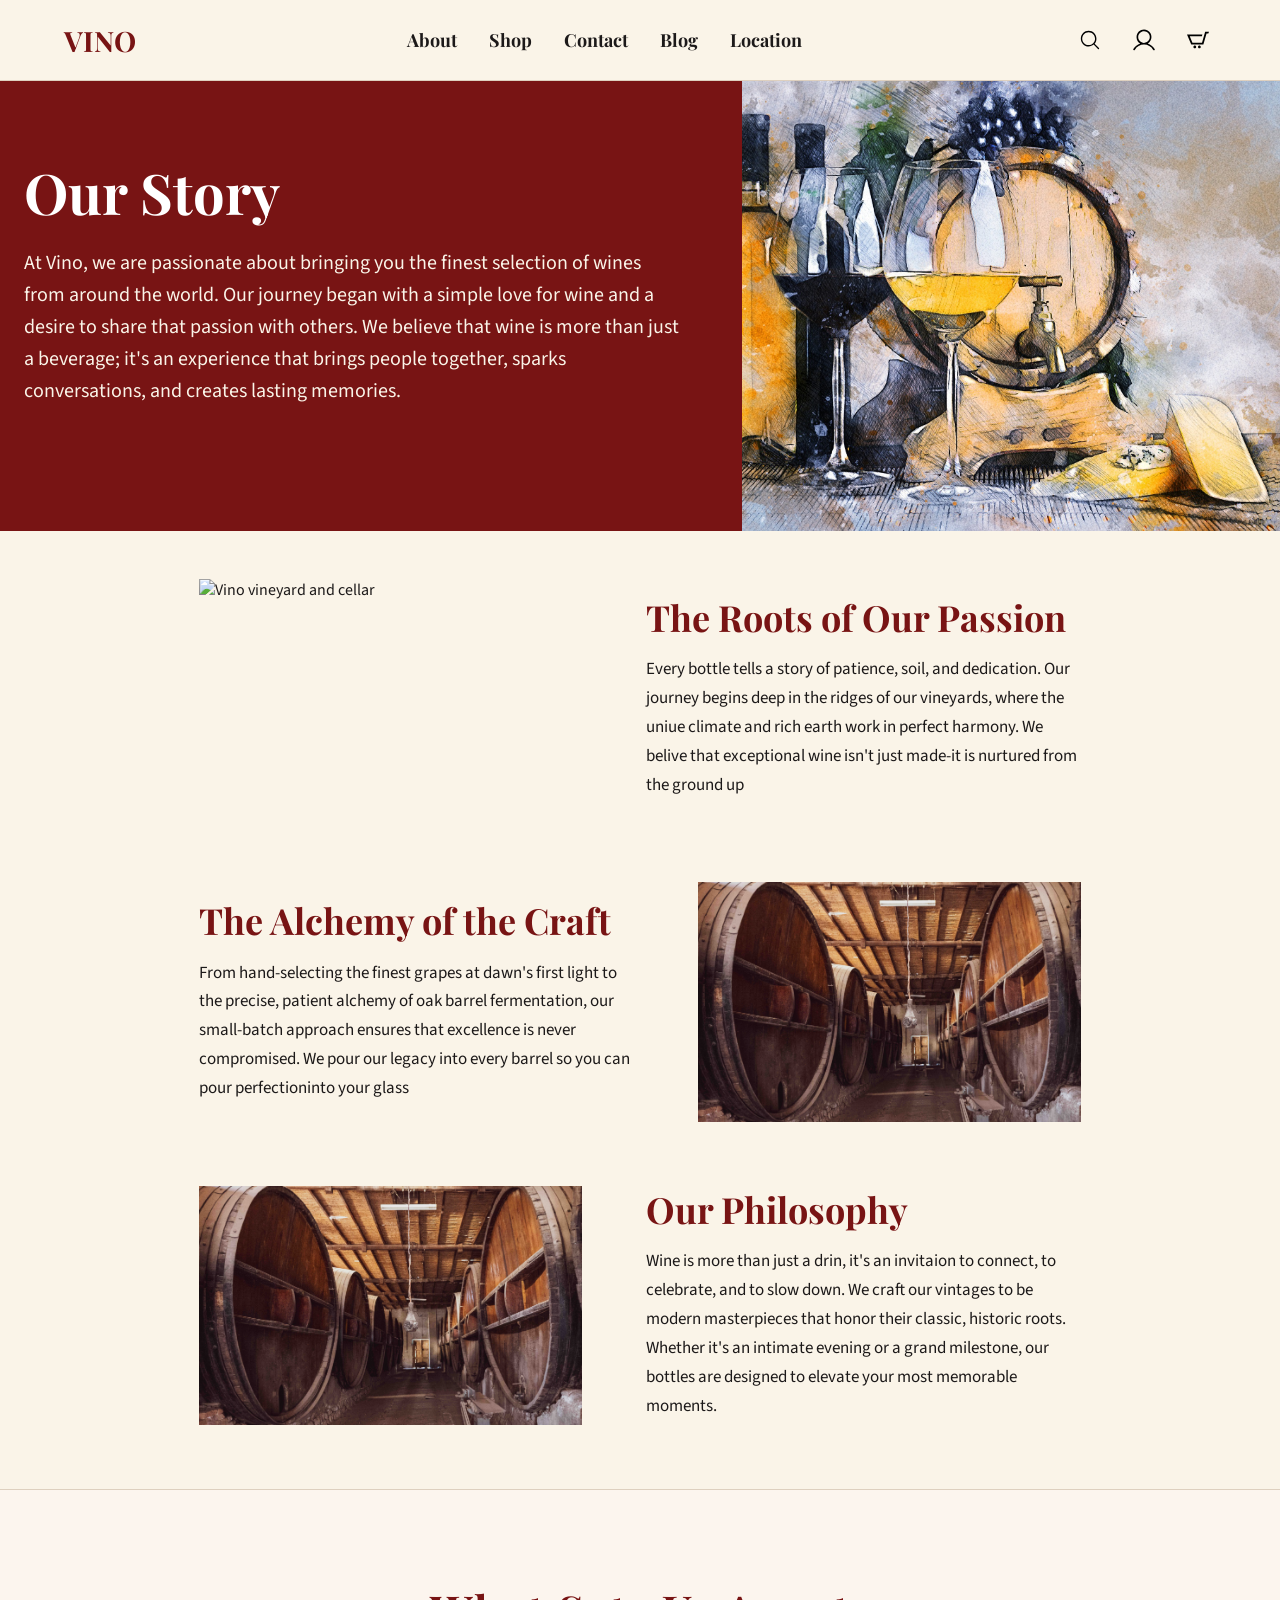
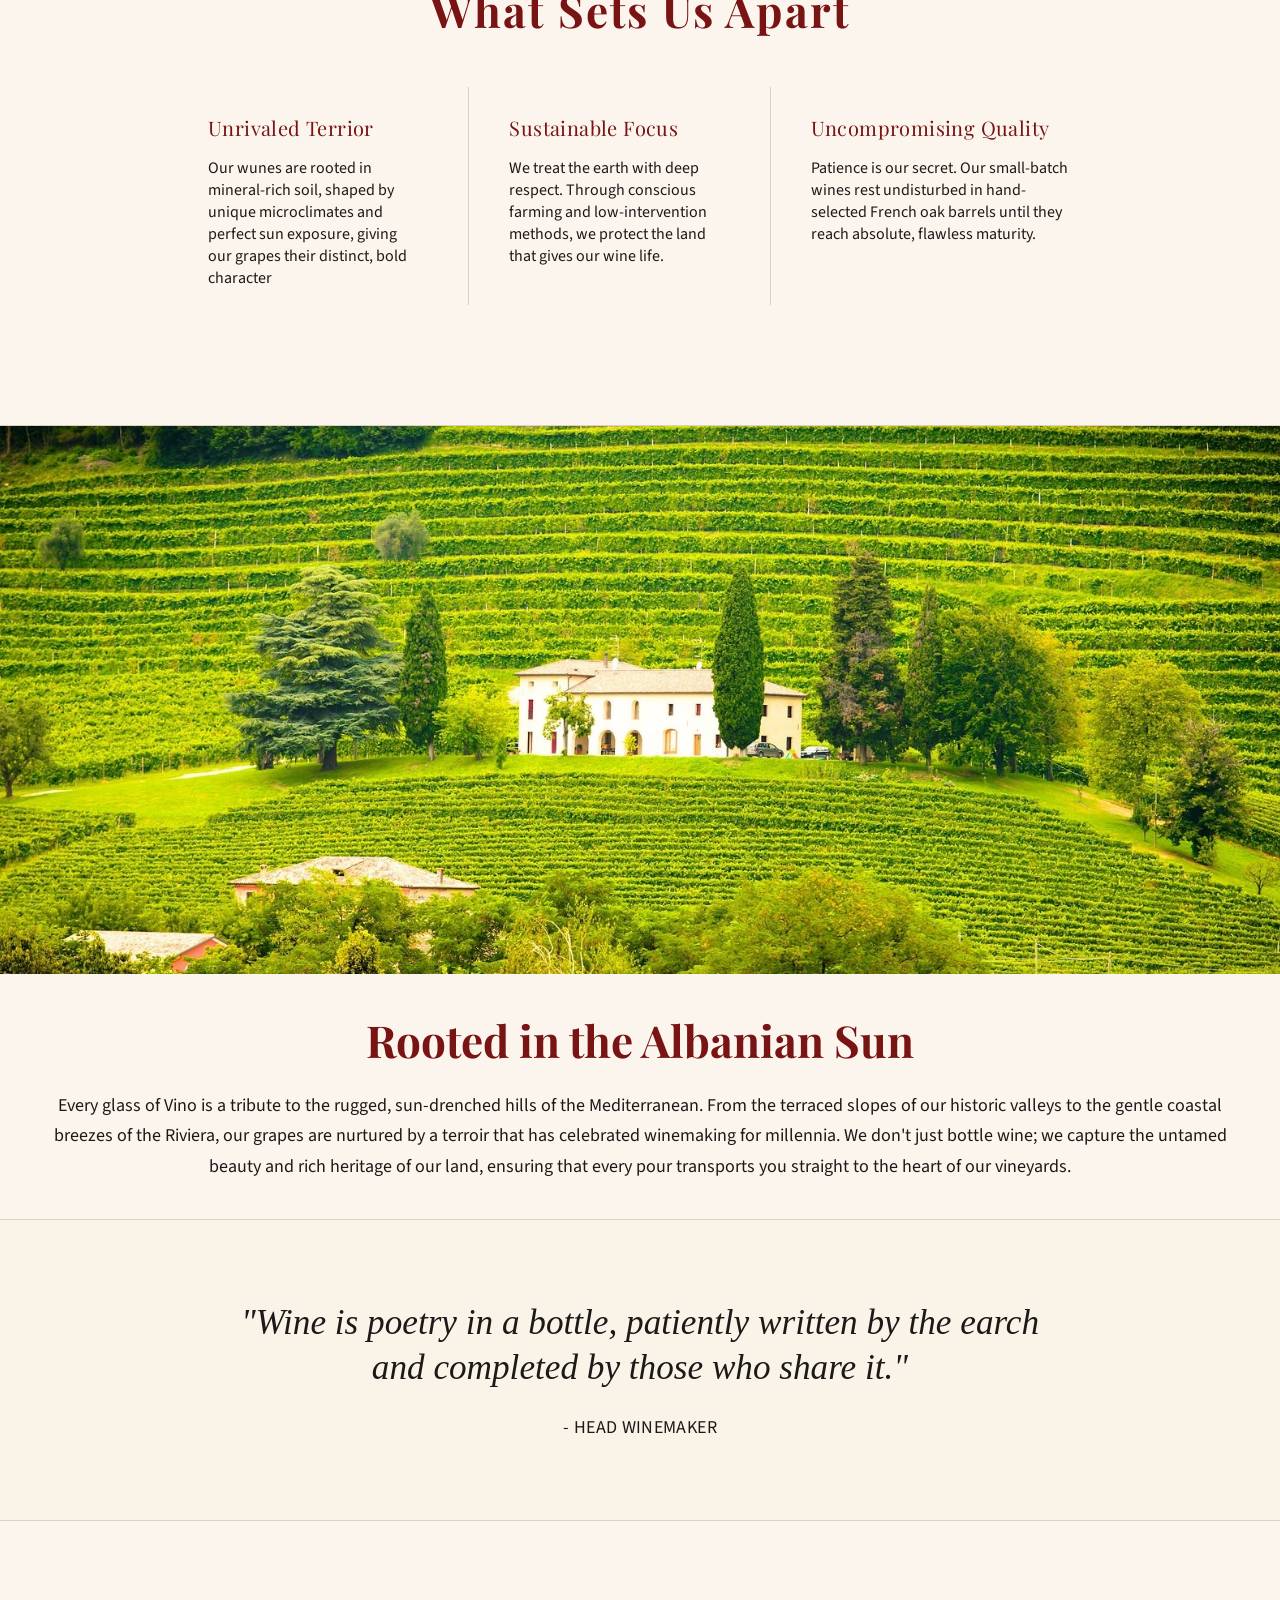
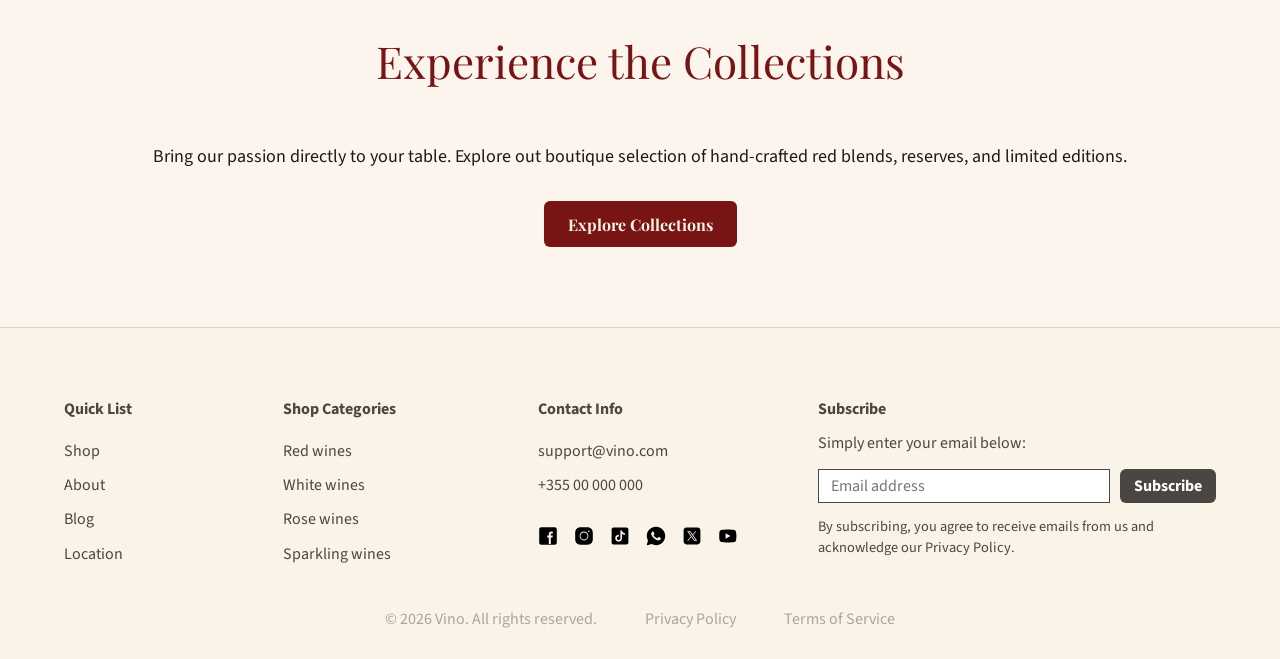
==== commit b35ba407: "Contact" ====
--- a/about.html
+++ b/about.html
@@ -39,10 +39,16 @@
 
     <main class="main-content">
         
-        <section class="about-header">
-            <div class="container about-header-content">
-                <h1 class="about-title">Our Story</h1>
-                <p class="about-description">At Vino, we are passionate about bringing you the finest selection of wines from around the world. Our journey began with a simple love for wine and a desire to share that passion with others. We believe that wine is more than just a beverage; it's an experience that brings people together, sparks conversations, and creates lasting memories.</p>
+        <section class="about-hero">
+            <div class="container about-hero__layout">
+                <div class="about-hero__content">
+                    <h1 class="about-hero__title">Our Story</h1>
+                    <p class="about-hero__text">At Vino, we are passionate about bringing you the finest selection of wines from around the world. Our journey began with a simple love for wine and a desire to share that passion with others. We believe that wine is more than just a beverage; it's an experience that brings people together, sparks conversations, and creates lasting memories.</p>
+                </div>
+                
+                <div class="about-hero__visual" aria-hidden="true">
+                    <img src="assets/images/ui/hero8.jpg" alt="Pouring a glass of Vino" class="about-hero__image">
+                </div>
             </div>  
         </section>
         
@@ -52,7 +58,7 @@
                     <img src="assets/images/ui/hero.jpg" alt="Vino vineyard and cellar">
                     <div class="story-copy">
                         <h2>The Roots of Our Passion</h2>
-                        <p>Everu bottle tells a story of patience, soil, and dedication. 
+                        <p>Every bottle tells a story of patience, soil, and dedication. 
                             Our journey begins deep in the ridges of our vineyards, where the uniue climate and rich earth work in perfect harmony. 
                             We belive that exceptional wine isn't just made-it is nurtured from the ground up</p>
                     </div>
@@ -97,6 +103,17 @@
                 <div class="column-grid-card">
                     <h4 class="grid-column-title">Uncompromising Quality</h4>
                     <p class="grid-column-text">Patience is our secret. Our small-batch wines rest undisturbed in hand-selected French oak barrels until they reach absolute, flawless maturity.</p>
+                </div>
+            </div>
+        </section>
+
+        <section class="landscape-feature">
+            <div class="landscape-feature__container">
+                <img class="landscape-feature__image" src="assets/images/ui/vineyard-landscape.jpg" alt="Panoramic view of our sun-drenched Albanian vineyards">
+                
+                <div class="landscape-feature__content">
+                    <h2 class="landscape-feature__title">Rooted in the Albanian Sun</h2>
+                    <p class="landscape-feature__text">Every glass of Vino is a tribute to the rugged, sun-drenched hills of the Mediterranean. From the terraced slopes of our historic valleys to the gentle coastal breezes of the Riviera, our grapes are nurtured by a terroir that has celebrated winemaking for millennia. We don't just bottle wine; we capture the untamed beauty and rich heritage of our land, ensuring that every pour transports you straight to the heart of our vineyards.</p>
                 </div>
             </div>
         </section>
--- a/css/style.css
+++ b/css/style.css
@@ -49,6 +49,7 @@
 .site-header {
     background: var(--color-page);
     border-bottom: 1px solid var(--color-border);
+    position: sticky;   
 }
 
 .navbar {
@@ -57,6 +58,8 @@
     align-items: center;
     justify-content: space-between;
     gap: 32px;
+    width: min(100% - 32px, var(--container-width));
+    margin-inline: auto;
 }
 
 .nav-brand {
@@ -778,273 +781,69 @@
     color: var(--color-brand);
 }
 
-@media (max-width: 800px) {
-    .navbar {
-        flex-direction: column;
-        justify-content: center;
-        gap: 16px;
-        padding-block: 16px;
-    }
-
-    .nav-links {
-        flex-wrap: wrap;
-        justify-content: center;
-        gap: 24px;
-    }
-
-    .hero-section {
-        min-height: 620px;
-    }
-
-    .hero-content {
-        max-width: 560px;
-        margin-inline: auto;
-        text-align: center;
-    }
-
-    .hero-title {
-        font-size: 4rem;
-    }
-
-    .motto-title {
-        font-size: 1.5rem;
-    }
-
-    .product-layout {
-        grid-template-columns: 1fr;
-        gap: 24px;
-    }
-
-    .product-card {
-        flex-basis: calc((100% - 24px) / 2);
-    }
-
-    .category-list {
-        grid-template-columns: repeat(2, 1fr);
-    }
-
-    .feature-panel,
-    .story-panel,
-    .story-panel-reverse {
-        grid-template-columns: 1fr;
-        gap: 24px;
-    }
-
-    .feature-copy {
-        padding: 32px;
-    }
-
-    .story-copy,
-    .story-panel-reverse .story-copy {
-        max-width: none;
-        justify-self: start;
-    }
-
-    .story-panel-reverse img {
-        order: -1;
-    }
-
-    .feature-title {
-        font-size: 2rem;
-    }
-
-    .story-copy h2 {
-        font-size: 1.75rem;
-    }
-
-    .feature-image {
-        min-height: 320px;
-    }
-
-    .review-card {
-        grid-template-columns: 1fr;
-        min-height: 0;
-    }
-
-    .review-copy {
-        grid-template-columns: 42px minmax(0, 1fr);
-        padding: 48px 56px;
-        border-right: 0;
-    }
-
-    .review-copy blockquote {
-        font-size: 1.35rem;
-    }
-
-    .review-product {
-        padding: 42px 32px;
-    }
-
-    .footer-grid {
-        grid-template-columns: repeat(2, minmax(0, 1fr));
-        gap: 44px;
-    }
-
-    .footer-social {
-        grid-column: auto;
-        justify-content: flex-start;
-        align-self: start;
-        padding-top: 0;
-    }
-
-    .footer-subscribe {
-        grid-column: 1 / -1;
-    }
-}
-
-@media (max-width: 520px) {
-    .nav-links {
-        gap: 18px;
-    }
-
-    .nav-link {
-        font-size: 1rem;
-    }
-
-    .hero-title {
-        font-size: 3rem;
-    }
-
-    .hero-subtitle {
-        font-size: 1.125rem;
-    }
-
-    .motto-section {
-        padding-block: 40px;
-    }
-
-    .motto-title {
-        padding: 24px 20px;
-        font-size: 1.25rem;
-    }
-
-    .product-section,
-    .feature-section {
-        padding: 44px 0;
-    }
-
-    .section-title {
-        font-size: 1.5rem;
-    }
-
-    .product-card {
-        flex-basis: 100%;
-    }
-
-    .category-list {
-        grid-template-columns: 1fr;
-    }
-
-    .story-section {
-        padding-bottom: 48px;
-    }
-
-    .review-frame {
-        width: min(100% - 48px, var(--container-width));
-    }
-
-    .review-copy {
-        grid-template-columns: 1fr;
-        gap: 14px;
-        padding: 38px 32px;
-    }
-
-    .review-mark {
-        font-size: 4.25rem;
-    }
-
-    .review-copy blockquote {
-        font-size: 1.25rem;
-    }
-
-    .review-product {
-        gap: 20px;
-        padding: 34px 24px;
-    }
-
-    .review-product img {
-        height: 150px;
-    }
-
-    .review-product h3 {
-        font-size: 1.15rem;
-    }
-
-    .review-arrow {
-        width: 36px;
-        height: 36px;
-        font-size: 1.5rem;
-    }
-
-    .review-arrow-prev {
-        left: 2px;
-    }
-
-    .review-arrow-next {
-        right: 2px;
-    }
-
-    .footer-grid {
-        grid-template-columns: 1fr;
-        gap: 34px;
-    }
-
-    .footer-subscribe {
-        grid-column: auto;
-    }
-
-    .subscribe-form {
-        display: grid;
-    }
-
-    .subscribe-form button {
-        width: 100%;
-    }
-
-    .site-footer {
-        padding-block: 32px 42px;
-    }
-}
-
-.about-header {
-    min-height: 350px;
-    padding: 30px;
-    background: rgb(233, 217, 209);
-}
-
-.about-header-content {
-    display: grid;
-    justify-items: center;
-    text-align: center;
-    gap: 24px;
-}
-
-.about-title {
-    width: min(100%, 760px);
-    margin: 0;
-    padding: 12px 32px 6px 32px;
-    color: var(--color-brand);
-    font-family: var(--font-heading);
-    font-size: 3rem;
-    line-height: 1.3;
-}
-
-.about-description {
-    width: min(100%, 1200px);
-    margin: 0;
-    padding-bottom: 22px;
-    color: var(--color-text);
-    font-size: 1.15rem;
-    line-height: 1.4;
-    font-family: var(--font-heading);
-    font-weight: 700;
+.about-hero {
+    position: relative;
+    display: flex;
+    align-items: center;
+    min-height: 450px;
+    background-color: var(--color-brand);
+    overflow: hidden;
+}
+
+.about-hero__layout {
+    position: relative;
+    z-index: 2; /* Ensures text stays above the image */
+    width: 100%;
+    min-height: 450px;
+}
+
+.about-hero__content {
+    max-width: 55%;
+    padding: 80px 24px;
+}
+
+.about-hero__title {
+    margin: 0 0 24px;
+    color: #ffffff;
+    font-family: var(--font-heading);
+    font-size: 3.5rem;
+    line-height: 1.1;
+}
+
+.about-hero__text {
+    margin: 0;
+    color: var(--color-page);
+    font-family: var(--font-body);
+    font-size: 1.25rem;
+    line-height: 1.6;
+    font-weight: 400;
+}
+
+.about-hero__visual {
+    position: absolute;
+    top: 0;
+    right: 0;
+    bottom: 0;
+    width: 42%; 
+    height: 100%; /* FIXED: Stretches cleanly to the container height */
+}
+
+.about-hero__image {
+    width: 100%;
+    height: 100%; /* FIXED: Matches the parent wrapper */
+    object-fit: cover; 
+    object-position: center;
+    
+    /* THE FIX: Elliptical border-radius for a gentle, sweeping curve */
+    /* It dips 120px inward, but stretches over 50% of the height */
+    
 }
 
 .column-grid-section {
-    padding: 80px 12px;
-    background: var(--color-page);
+    padding: 80px 160px;
+    background: rgba(255, 244, 244, 0.4);
+    border-bottom: 1px solid var(--color-border);
     border-top: 1px solid var(--color-border);
-    border-bottom: 1px solid var(--color-border);
 }
 
 .grid-title {
@@ -1059,21 +858,15 @@
 .three-column-grid {
     display: grid;
     grid-template-columns: repeat(3, 1fr);
-    gap: 32px;
-}
-
-.column-grid-card {
-    background: #fffcf6;
-    border: 1px solid var(--color-border);
-    padding: 32px;
-    border-radius: 6px;
-    width: 100%;
-    transition: border-color 0.2s ease;
-}
-
-.column-grid-card:hover{
-    border-color: var(--color-brand);
-}
+    gap: 40px;
+    margin-bottom: 40px;
+}
+
+.column-grid-card:not(:last-child) {
+    border-right:var(--color-border) 1px solid;
+    padding-right: 48px;
+}
+
 
 .grid-column-title {
     font-family: var(--font-heading);
@@ -1147,3 +940,210 @@
     margin: 24px 0 32px;
 }
 
+.landscape-feature {
+    padding-bottom: 36px;
+    background: rgba(255, 244, 244, 0.4);
+    border-bottom: 1px solid var(--color-border);
+}
+
+.landscape-feature__image {
+    width: 100%;
+    /* 21/9 gives it a very cinematic, wide landscape feel */
+    aspect-ratio: 21 / 9; 
+    object-fit: cover;
+    margin-bottom: 40px;
+}
+
+.landscape-feature__content {
+    max-width: 1200px;
+    margin: 0 auto;
+    text-align: center;
+}
+
+.landscape-feature__title {
+    color: var(--color-brand);
+    font-family: var(--font-heading);
+    font-size: 2.75rem;
+    margin: 0 0 24px;
+    line-height: 1.2;
+}
+
+.landscape-feature__text {
+    color: var(--color-text);
+    font-family: var(--font-body);
+    font-size: 1.125rem;
+    line-height: 1.7;
+    margin: 0;
+}
+
+.contact-hero {
+    padding: 64px 0 32px;
+    text-align: center;
+    max-width: 800px;
+    margin: 0 auto;
+}
+
+.contact-hero__title {
+    color: var(--color-brand);
+    font-family: var(--font-heading);
+    font-size: 3.5rem;
+    margin: 0 0 16px;
+    line-height: 1.1;
+}
+
+.contact-hero__text {
+    color: var(--color-text);
+    font-family: var(--font-body);
+    font-size: 1.125rem;
+    line-height: 1.6;
+    margin: 0;
+}
+
+/* Updated Layout: Single Column, centered, constrained width */
+.contact-layout {
+    display: grid;
+    grid-template-columns: 1fr; /* Forces a single linear column */
+    gap: 80px; /* Gives nice breathing room between the info and the form */
+    padding: 40px 0 80px;
+    max-width: 800px; /* Prevents the text and form from stretching too wide on big screens */
+    margin: 0 auto;
+}
+
+/* Contact Info Box Styles */
+.contact-info {
+    display: grid;
+    gap: 40px;
+    padding: 48px 40px;
+    background: rgba(255, 244, 244, 0.4);
+    border: 1px solid var(--color-border);
+}
+
+.contact-info__block h2 {
+    color: var(--color-brand);
+    font-family: var(--font-heading);
+    font-size: 1.5rem;
+    margin: 0 0 16px;
+}
+
+.contact-info__block p, 
+.contact-info__block a:not(.btn) {
+    color: var(--color-text);
+    font-family: var(--font-body);
+    font-size: 1.125rem;
+    line-height: 1.6;
+    margin: 0 0 8px;
+    text-decoration: none;
+    transition: color 0.2s ease;
+}
+
+.contact-info__block p strong {
+    color: var(--color-brand);
+}
+
+.contact-info__block a:not(.btn):hover,
+.contact-info__block a:not(.btn):focus-visible {
+    color: var(--color-brand);
+}
+
+.text-link {
+    text-decoration: underline !important;
+    font-weight: 600;
+}
+
+/* Map Placeholder Styling */
+.contact-info__map {
+    width: 100%;
+    height: 350px; /* Made slightly taller since it's full width now */
+    background-color: #e5ded2;
+    display: flex;
+    align-items: center;
+    justify-content: center;
+    margin: 24px 0;
+    border-radius: 4px;
+    color: var(--color-text);
+    font-weight: 700;
+}
+
+/* Action Buttons */
+.contact-info__actions {
+    display: flex;
+    gap: 16px;
+    margin-top: 24px;
+    flex-wrap: wrap;
+}
+
+.btn-secondary {
+    background: transparent;
+    color: var(--color-brand);
+    border: 2px solid var(--color-brand);
+}
+
+.btn-secondary:hover,
+.btn-secondary:focus-visible {
+    background: #fff7eb;
+}
+
+/* Form Styles */
+.contact-form-wrapper {
+    display: grid;
+    gap: 32px;
+}
+
+.contact-form__intro h2 {
+    color: var(--color-brand);
+    font-family: var(--font-heading);
+    font-size: 1.75rem;
+    margin: 0 0 16px;
+}
+
+.contact-form__intro p {
+    color: var(--color-text);
+    font-family: var(--font-body);
+    font-size: 1.125rem;
+    line-height: 1.6;
+    margin: 0;
+}
+
+.contact-form {
+    display: grid;
+    gap: 24px;
+}
+
+.contact-form__group {
+    display: grid;
+    gap: 8px;
+}
+
+.contact-form__label {
+    color: var(--color-text);
+    font-family: var(--font-body);
+    font-weight: 700;
+    font-size: 1rem;
+}
+
+.contact-form__input {
+    width: 100%;
+    padding: 14px 16px;
+    border: 1px solid var(--color-border);
+    background: #ffffff;
+    color: var(--color-text);
+    font-family: var(--font-body);
+    font-size: 1rem;
+    border-radius: 4px;
+    transition: border-color 0.2s ease;
+}
+
+.contact-form__input:focus {
+    outline: none;
+    border-color: var(--color-brand);
+}
+
+textarea.contact-form__input {
+    resize: vertical; 
+}
+
+.contact-form__submit {
+    justify-self: start;
+    cursor: pointer;
+    border: none;
+}
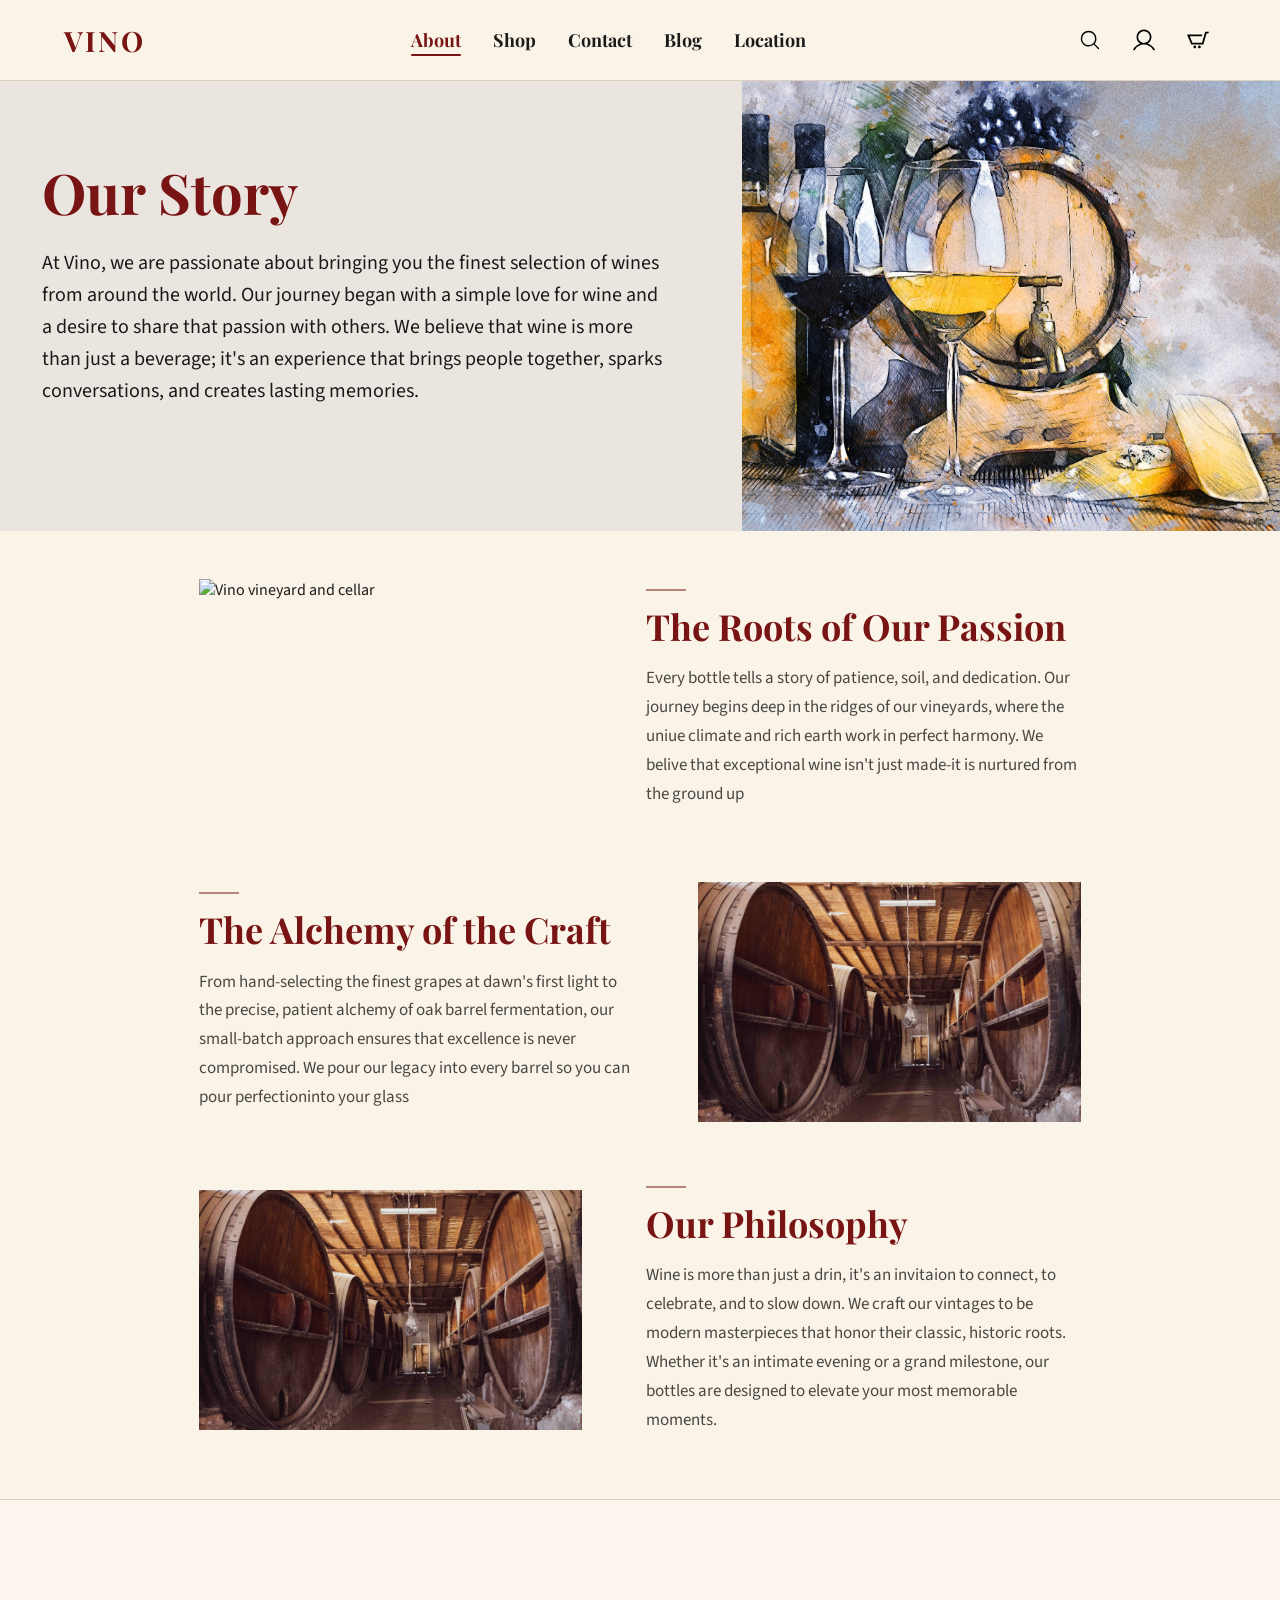
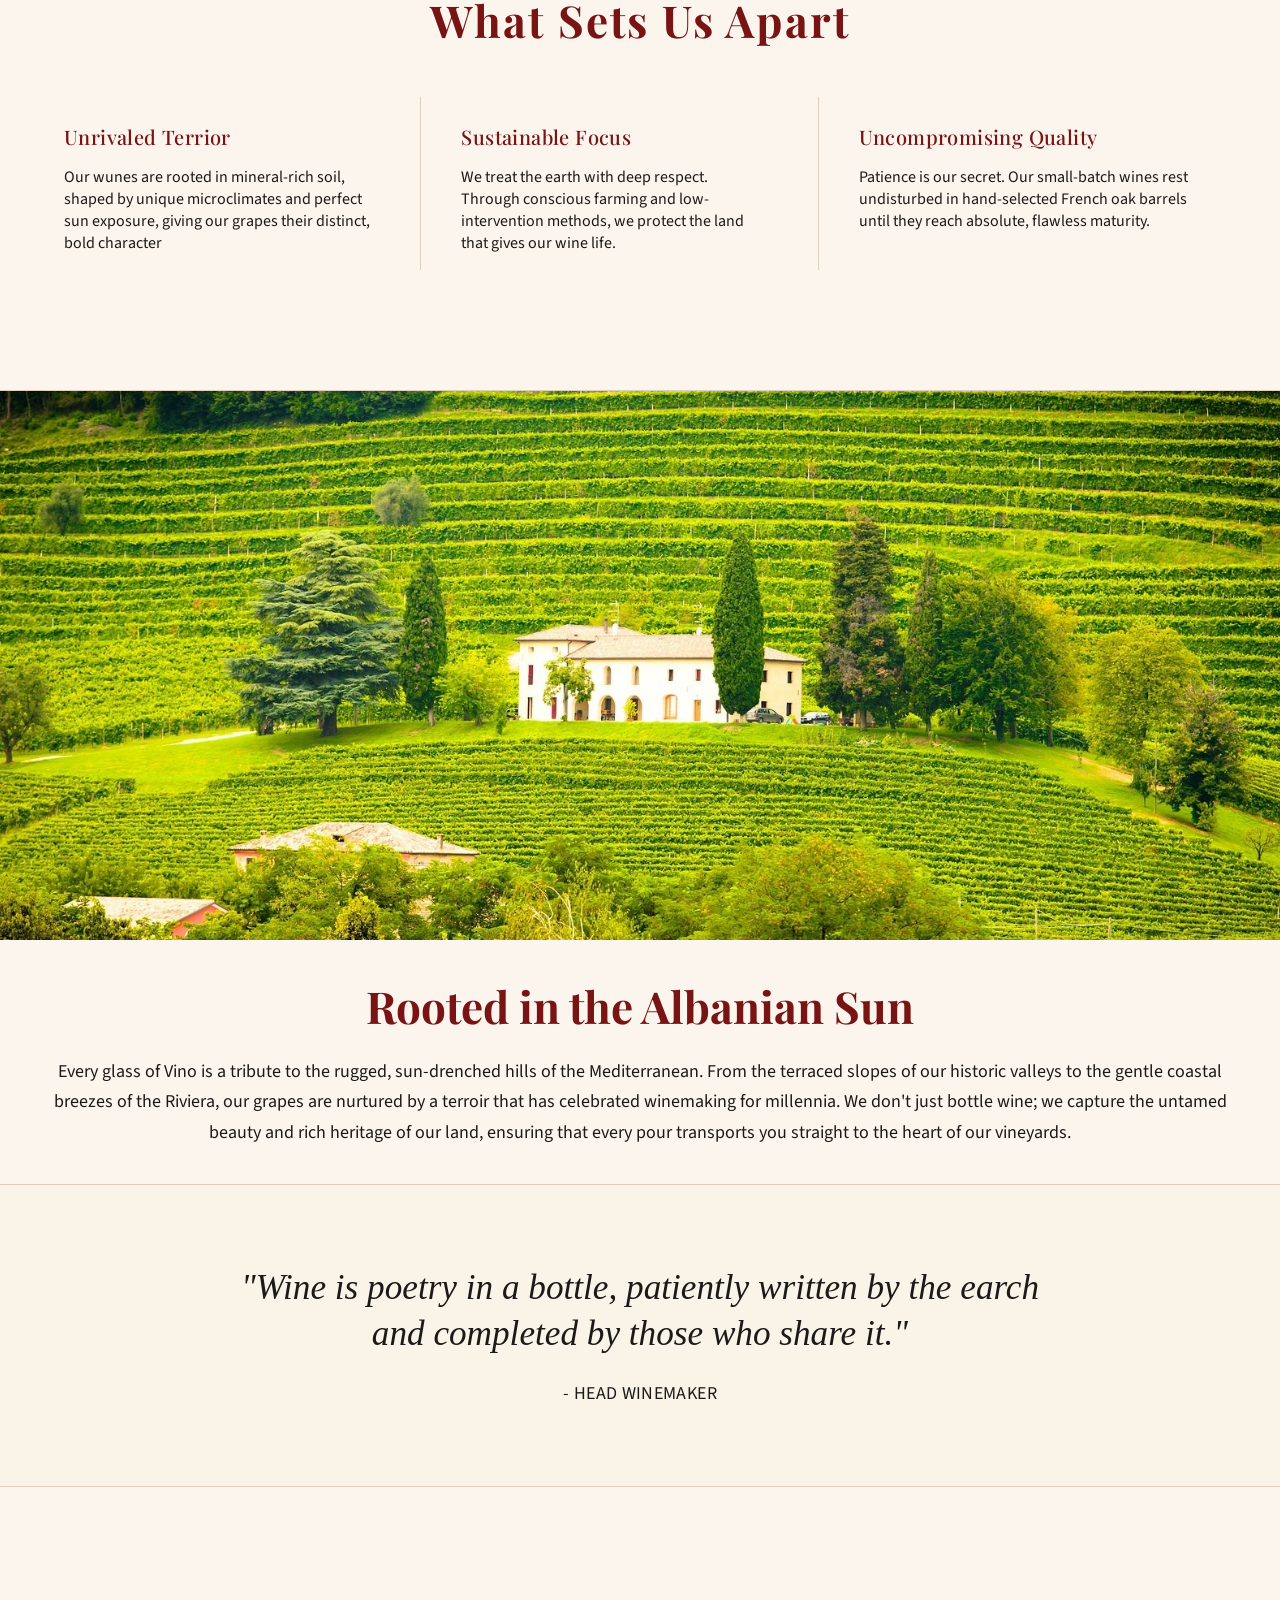
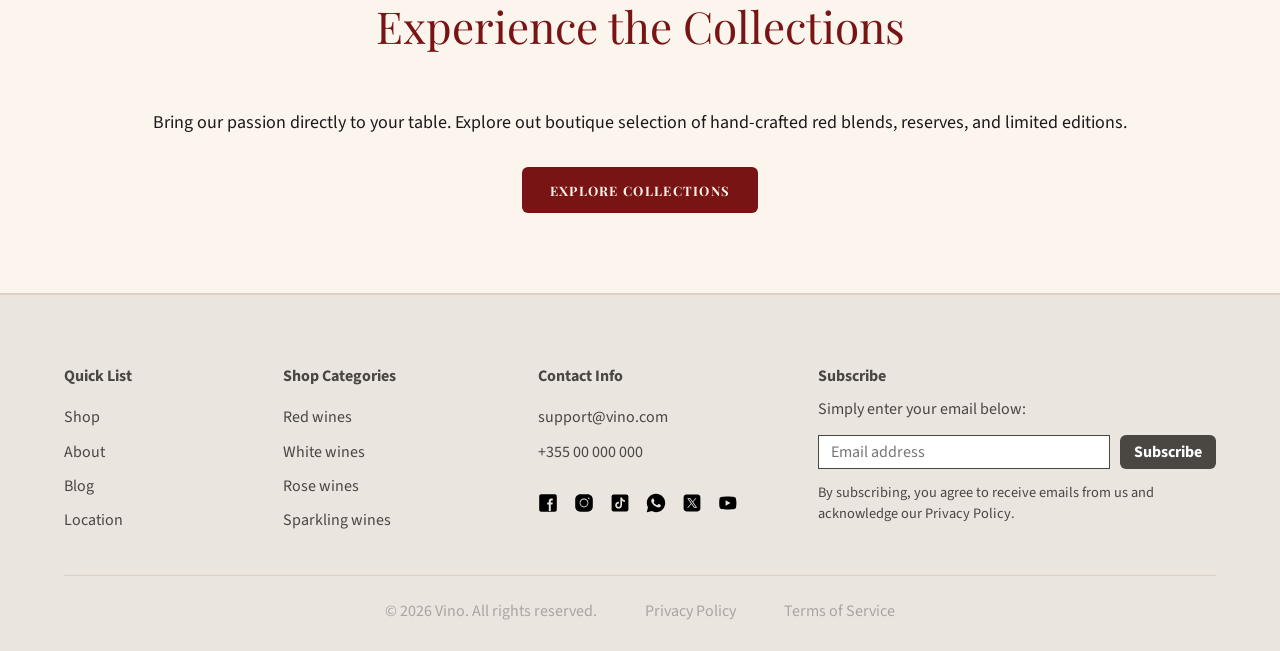
==== commit d64cdbb0: "shop" ====
--- a/about.html
+++ b/about.html
@@ -16,7 +16,7 @@
             <a href="index.html" class="nav-brand">Vino</a>
 
             <ul class="nav-links">
-                <li><a href="about.html" class="nav-link">About</a></li>
+                <li><a href="about.html" class="nav-link" aria-current="page">About</a></li>
                 <li><a href="shop.html" class="nav-link">Shop</a></li>
                 <li><a href="contact.html" class="nav-link">Contact</a></li>
                 <li><a href="blog.html" class="nav-link">Blog</a></li>
--- a/css/style.css
+++ b/css/style.css
@@ -1,1149 +1,1749 @@
-:root {
-    --color-brand: #781414;
-    --color-page: #faf4e8;
-    --color-text: #1c1919;
-    --color-border: #ded0bf;
-    --font-heading: "Playfair Display", serif;
-    --font-body: "Source Sans 3", sans-serif;
-    --container-width: 90%;
-}
-
-* {
-    box-sizing: border-box;
-}
-
-body {
-    min-height: 100vh;
-    margin: 0;
-    background: var(--color-page);
-    color: var(--color-text);
-    font-family: var(--font-body);
-}
-
-img {
-    display: block;
-    max-width: 100%;
-}
-
-.sr-only {
-    position: absolute;
-    width: 1px;
-    height: 1px;
-    padding: 0;
-    margin: -1px;
-    overflow: hidden;
-    clip: rect(0, 0, 0, 0);
-    white-space: nowrap;
-    border: 0;
-}
-
-a {
-    color: inherit;
-}
-
-.container {
-    width: min(100% - 32px, var(--container-width));
-    margin-inline: auto;
-}
-
-.site-header {
-    background: var(--color-page);
-    border-bottom: 1px solid var(--color-border);
-    position: sticky;   
-}
-
-.navbar {
-    min-height: 80px;
-    display: flex;
-    align-items: center;
-    justify-content: space-between;
-    gap: 32px;
-    width: min(100% - 32px, var(--container-width));
-    margin-inline: auto;
-}
-
-.nav-brand {
-    color: var(--color-brand);
-    font-family: var(--font-heading);
-    font-size: 1.75rem;
-    font-weight: 700;
-    letter-spacing: 0;
-    text-decoration: none;
-    text-transform: uppercase;
-}
-
-.nav-links {
-    display: flex;
-    align-items: center;
-    gap: 32px;
-    margin: 0;
-    padding: 0;
-    list-style: none;
-}
-
-.nav-link {
-    font-family: var(--font-heading);
-    font-size: 1.125rem;
-    font-weight: 700;
-    text-decoration: none;
-    transition: color 0.2s ease;
-}
-
-.nav-link:hover,
-.nav-link:focus-visible {
-    color: var(--color-brand);
-}
-
-.nav-actions {
-    display: flex;
-    align-items: center;
-    gap: 18px;
-}
-
-.nav-action {
-    display: inline-flex;
-    align-items: center;
-    justify-content: center;
-    width: 36px;
-    height: 36px;
-    border-radius: 6px;
-    text-decoration: none;
-    transition: background-color 0.2s ease;
-}
-
-.nav-action:hover,
-.nav-action:focus-visible {
-    background: #fff7eb;
-}
-
-.nav-action img {
-    width: 22px;
-    height: 22px;
-}
-
-.main-content {
-    min-height: calc(100vh - 129px);
-}
-
-.hero-section {
-    min-height: 700px;
-    display: grid;
-    align-items: center;
-    background:
-        linear-gradient(rgba(0, 0, 0, 0.48), rgba(0, 0, 0, 0.68)),
-        url("../assets/images/ui/hero2.jpg") center / cover;
-}
-
-.hero-content {
-    max-width: 720px;
-    padding-block: 96px;
-    color: var(--color-page);
-}
-
-.hero-label {
-    margin: 0 0 12px;
-    color: var(--color-page);
-    font-size: 1rem;
-    font-weight: 700;
-    text-transform: uppercase;
-}
-
-.hero-title {
-    margin: 0 0 16px;
-    color: var(--color-page);
-    font-family: var(--font-heading);
-    font-size: 5rem;
-    line-height: 1;
-}
-
-.hero-subtitle {
-    margin: 0 0 36px;
-    color: var(--color-page);
-    font-size: 1.5rem;
-    line-height: 1.45;
-}
-
-.btn {
-    display: inline-flex;
-    align-items: center;
-    justify-content: center;
-    min-height: 46px;
-    padding: 0 24px;
-    border-radius: 6px;
-    font-family: var(--font-heading);
-    font-weight: 700;
-    text-decoration: none;
-    transition: background-color 0.2s ease, color 0.2s ease;
-}
-
-.btn-primary {
-    background: var(--color-brand);
-    color: var(--color-page);
-}
-
-.btn-primary:hover,
-.btn-primary:focus-visible {
-    background: #5f1010;
-}
-
-.motto-section {
-    padding: 20px 0 20px;
-    background: var(--color-border);
-}
-
-.motto-container {
-    display: grid;
-    justify-items: center;
-    text-align: center;
-}
-
-.motto-title {
-    width: min(100%, 760px);
-    margin: 0;
-    padding: 12px 32px 6px 32px;
-    color: var(--color-brand);
-    font-family: var(--font-heading);
-    font-size: 2.5rem;
-    line-height: 1.3;
-}
-
-.motto-text {
-    width: min(100%, 440px);
-    margin: 0;
-    padding-bottom: 22px;
-    color: var(--color-text);
-    font-size: 1.75rem;
-    line-height: 1.4;
-    font-family: var(--font-heading);
-    font-weight: 700;
-}
-
-.section-light {
-    background: #fff8ec;
-}
-
-.section-label {
-    margin: 0 0 10px;
-    color: var(--color-brand);
-    font-size: 0.875rem;
-    font-weight: 700;
-    text-transform: uppercase;
-}
-
-.section-title {
-    margin: 0;
-    color: var(--color-text);
-    font-family: var(--font-heading);
-    font-size: 2rem;
-    line-height: 1.2;
-}
-
-.section-text {
-    margin: 0;
-    color: var(--color-text);
-    font-size: 1.125rem;
-    line-height: 1.7;
-}
-
-.product-section {
-    padding: 64px 0;
-}
-
-.product-layout {
-    display: grid;
-    grid-template-columns: 240px 1.3fr;
-    gap: 160px;
-    align-items: start;
-}
-
-.product-intro {
-    display: grid;
-    gap: 18px;
-    align-content: start;
-}
-
-.product-carousel {
-    min-width: 0;
-}
-
-.product-window {
-    overflow: hidden;
-}
-
-.product-track {
-    display: flex;
-    gap: 24px;
-    transition: transform 0.25s ease;
-    will-change: transform;
-}
-
-.product-card {
-    flex: 0 0 calc((100% - 48px) / 3);
-    min-width: 0;
-}
-
-.product-image {
-    width: 90%;
-    aspect-ratio: 3 / 4;
-    display: flex;
-    align-items: center;
-    justify-content: center;
-    background: #e5ded2;
-    overflow: hidden;
-}
-
-.product-image img {
-    width: 100%;
-    height: 100%;
-    object-fit: cover;
-    object-position: center;
-}
-
-.product-tag {
-    width: fit-content;
-    margin: 16px 0 8px;
-    padding: 6px 16px;
-    border: 1px solid var(--color-border);
-    font-size: 0.875rem;
-    font-weight: 700;
-}
-
-.product-card h3 {
-    margin: 16px 0 8px;
-    font-family: var(--font-heading);
-    font-size: 1.25rem;
-    line-height: 1.2;
-}
-
-.product-card p {
-    margin: 0 0 10px;
-    line-height: 1.5;
-}
-
-.product-card span {
-    font-weight: 700;
-}
-
-.product-actions {
-    display: flex;
-    flex-wrap: wrap;
-    gap: 10px;
-    margin-top: 16px;
-}
-
-.product-button {
-    display: inline-flex;
-    align-items: center;
-    justify-content: center;
-    min-height: 38px;
-    padding: 0 14px;
-    border: 1px solid var(--color-brand);
-    border-radius: 6px;
-    background: transparent;
-    color: var(--color-brand);
-    font: inherit;
-    font-weight: 700;
-    text-decoration: none;
-    cursor: pointer;
-}
-
-.product-button-primary {
-    background: var(--color-brand);
-    color: var(--color-page);
-}
-
-.carousel-controls {
-    display: flex;
-    justify-content: flex-end;
-    align-items: center;
-    gap: 12px;
-    margin-top: 24px;
-}
-
-.carousel-button {
-    display: inline-flex;
-    align-items: center;
-    justify-content: center;
-    width: 38px;
-    height: 38px;
-    border: 1px solid var(--color-brand);
-    border-radius: 6px;
-    background: transparent;
-    color: var(--color-brand);
-    font-size: 1.25rem;
-    cursor: pointer;
-}
-
-.carousel-button:disabled {
-    border-color: var(--color-border);
-    color: var(--color-border);
-    cursor: not-allowed;
-}
-
-.carousel-count {
-    min-width: 56px;
-    text-align: center;
-    font-weight: 700;
-}
-
-.category-list {
-    display: grid;
-    grid-template-columns: repeat(3, 1fr);
-    gap: 24px;
-}
-
-.category-card {
-    position: relative;
-    display: block;
-    min-width: 0;
-    padding-bottom: 52px;
-    color: var(--color-text);
-    text-decoration: none;
-}
-
-.category-card img {
-    width: 90%;
-    aspect-ratio: 3 / 4;
-    object-fit: cover;
-    background: #e5ded2;
-}
-
-.category-card h3 {
-    margin: 0 0 8px;
-    font-family: var(--font-heading);
-    font-size: 1.25rem;
-    line-height: 1.2;
-}
-
-.category-card p {
-    margin: 0 0 10px;
-    line-height: 1.5;
-}
-
-.category-arrow {
-    position: absolute;
-    right: 0;
-    bottom: 0;
-    display: inline-flex;
-    align-items: center;
-    justify-content: center;
-    width: 38px;
-    height: 38px;
-    border: 1px solid var(--color-brand);
-    border-radius: 6px;
-    color: var(--color-brand);
-    font-size: 1.25rem;
-    font-weight: 700;
-}
-
-.feature-section {
-    padding: 72px 0;
-}
-
-.feature-panel {
-    display: grid;
-    grid-template-columns: 1.35fr 0.85fr;
-    background: #fffdf8;
-}
-
-.feature-copy {
-    display: grid;
-    align-content: start;
-    justify-items: start;
-    gap: 32px;
-    padding: 56px;
-    padding-left: 100px;
-    max-width: 620px;
-}
-
-.feature-title {
-    margin: 0;
-    font-family: var(--font-heading);
-    font-size: 2.75rem;
-    line-height: 1.05;
-}
-
-.feature-image {
-    width: 100%;
-    height: 100%;
-    min-height: 480px;
-    object-fit: cover;
-}
-
-.story-section {
-    padding: 48px 150px 64px;
-}
-
-.story-stack {
-    display: grid;
-    gap: 64px;
-}
-
-.story-panel {
-    display: grid;
-    grid-template-columns: minmax(0, 0.88fr) minmax(0, 1fr);
-    align-items: center;
-    gap: 64px;
-}
-
-.story-panel-reverse {
-    grid-template-columns: minmax(0, 1fr) minmax(0, 0.88fr);
-}
-
-.story-panel img {
-    width: 100%;
-    aspect-ratio: 16 / 10;
-    height: auto;
-    object-fit: cover;
-    object-position: center;
-}
-
-.story-copy {
-    display: grid;
-    align-content: center;
-    gap: 18px;
-    padding: 0;
-}
-
-.story-panel-reverse .story-copy {
-    justify-self: end;
-}
-
-.story-copy h2 {
-    margin: 0;
-    color: var(--color-brand);
-    font-family: var(--font-heading);
-    font-size: 2.25rem;
-    line-height: 1.1;
-}
-
-.story-copy p {
-    margin: 0;
-    font-size: 1.0625rem;
-    line-height: 1.7;
-}
-
-.review-section {
-    position: relative;
-    padding: 0;
-    background: var(--color-page);
-}
-
-.review-frame {
-    min-height: 360px;
-    background: #ffffff;
-}
-
-.review-card {
-    display: grid;
-    grid-template-columns: minmax(0, 2fr) minmax(260px, 1fr);
-    min-height: 360px;
-    align-items: center;
-}
-
-.review-copy {
-    display: grid;
-    grid-template-columns: 48px minmax(0, 560px);
-    align-content: center;
-    gap: 24px;
-    height: 100%;
-    padding: 64px 72px 64px 60px;
-    min-width: 0;
-}
-
-.review-mark {
-    color: #050505;
-    font-family: Georgia, serif;
-    font-size: 5.5rem;
-    line-height: 0.85;
-}
-
-.review-copy blockquote {
-    margin: 0;
-    color: var(--color-text);
-    font-size: 1.6rem;
-    line-height: 1.28;
-}
-
-.review-meta {
-    display: grid;
-    gap: 6px;
-    margin-top: 18px;
-    color: var(--color-text);
-    font-size: 0.78rem;
-    font-weight: 700;
-    text-transform: uppercase;
-}
-
-.review-meta strong {
-    color: inherit;
-}
-
-.review-meta span {
-    color: inherit;
-}
-
-.review-product {
-    display: grid;
-    justify-items: center;
-    gap: 28px;
-    padding: 52px 44px;
-    color: var(--color-text);
-    text-align: center;
-    text-decoration: none;
-}
-
-.review-product img {
-    width: min(100%, 210px);
-    height: 170px;
-    object-fit: contain;
-    filter: drop-shadow(0 12px 12px rgba(28, 25, 25, 0.18));
-}
-
-.review-product h3 {
-    margin: 0;
-    font-family: var(--font-body);
-    font-size: 1.45rem;
-    font-weight: 400;
-    line-height: 1.2;
-    text-transform: uppercase;
-}
-
-.review-arrow {
-    position: absolute;
-    top: 50%;
-    z-index: 2;
-    display: inline-flex;
-    align-items: center;
-    justify-content: center;
-    width: 48px;
-    height: 48px;
-    border: 0;
-    background: transparent;
-    color: var(--color-text);
-    font-size: 2rem;
-    line-height: 1;
-    cursor: pointer;
-}
-
-.review-arrow-prev {
-    left: 10px;
-}
-
-.review-arrow-next {
-    right: 10px;
-}
-
-.review-arrow:hover,
-.review-arrow:focus-visible {
-    color: var(--color-brand);
-}
-
-.site-footer {
-    padding: 72px 0 28px;
-    border-top: 0;
-    background: var(--color-page);
-    color: #4a4642;
-}
-
-.site-footer:empty {
-    min-height: 48px;
-    padding: 0;
-    background: transparent;
-}
-
-.footer-grid {
-    display: grid;
-    grid-template-columns: minmax(130px, 0.75fr) minmax(160px, 0.9fr) minmax(210px, 1fr) minmax(360px, 1.65fr);
-    gap: 28px 38px;
-    align-items: start;
-}
-
-.footer-social {
-    display: flex;
-    flex-wrap: wrap;
-    gap: 16px;
-    margin-top: 16px;
-}
-
-.footer-social a {
-    display: inline-flex;
-    align-items: center;
-    justify-content: center;
-    width: 24px;
-    height: 24px;
-}
-
-.footer-social img {
-    width: 20px;
-    height: 20px;
-    object-fit: contain;
-}
-
-.footer-column {
-    display: grid;
-    align-content: start;
-    gap: 12px;
-}
-
-.footer-column h2 {
-    margin: 0 0 8px;
-    color: #4a4642;
-    font-size: 1rem;
-    line-height: 1.2;
-}
-
-.footer-column a,
-.footer-bottom a {
-    width: fit-content;
-    color: #4a4642;
-    font-size: 1rem;
-    font-weight: 400;
-    line-height: 1.4;
-    text-decoration: none;
-}
-
-.footer-subscribe {
-    grid-column: 4;
-}
-
-.footer-subscribe h2 {
-    margin: 0 0 12px;
-    color: #4a4642;
-    font-size: 1rem;
-    line-height: 1.2;
-}
-
-.footer-subscribe p {
-    margin: 0 0 14px;
-    line-height: 1.45;
-}
-
-.subscribe-form {
-    display: flex;
-    gap: 10px;
-    margin-bottom: 14px;
-}
-
-.subscribe-form input {
-    min-width: 0;
-    flex: 1;
-    height: 34px;
-    padding: 0 12px;
-    border: 1px solid #4a4642;
-    background: #ffffff;
-    color: var(--color-text);
-    font: inherit;
-}
-
-.subscribe-form button {
-    min-height: 34px;
-    padding: 0 14px;
-    border: 0;
-    border-radius: 6px;
-    background: #4a4642;
-    color: #ffffff;
-    font: inherit;
-    font-weight: 700;
-    cursor: pointer;
-}
-
-.subscribe-note {
-    max-width: 360px;
-    color: #4a4642;
-    font-size: 0.9rem;
-    line-height: 1.25;
-}
-
-.footer-bottom {
-    display: flex;
-    flex-wrap: wrap;
-    justify-content: center;
-    gap: 18px 48px;
-    margin-top: 36px;
-    color: #aaa4a0;
-}
-
-.footer-bottom p {
-    margin: 0;
-}
-
-.footer-bottom a {
-    color: #aaa4a0;
-}
-
-.footer-column a:hover,
-.footer-column a:focus-visible,
-.footer-bottom a:hover,
-.footer-bottom a:focus-visible,
-.footer-social a:hover,
-.footer-social a:focus-visible {
-    color: var(--color-brand);
-}
-
-.about-hero {
-    position: relative;
-    display: flex;
-    align-items: center;
-    min-height: 450px;
-    background-color: var(--color-brand);
-    overflow: hidden;
-}
-
-.about-hero__layout {
-    position: relative;
-    z-index: 2; /* Ensures text stays above the image */
-    width: 100%;
-    min-height: 450px;
-}
-
-.about-hero__content {
-    max-width: 55%;
-    padding: 80px 24px;
-}
-
-.about-hero__title {
-    margin: 0 0 24px;
-    color: #ffffff;
-    font-family: var(--font-heading);
-    font-size: 3.5rem;
-    line-height: 1.1;
-}
-
-.about-hero__text {
-    margin: 0;
-    color: var(--color-page);
-    font-family: var(--font-body);
-    font-size: 1.25rem;
-    line-height: 1.6;
-    font-weight: 400;
-}
-
-.about-hero__visual {
-    position: absolute;
-    top: 0;
-    right: 0;
-    bottom: 0;
-    width: 42%; 
-    height: 100%; /* FIXED: Stretches cleanly to the container height */
-}
-
-.about-hero__image {
-    width: 100%;
-    height: 100%; /* FIXED: Matches the parent wrapper */
-    object-fit: cover; 
-    object-position: center;
-    
-    /* THE FIX: Elliptical border-radius for a gentle, sweeping curve */
-    /* It dips 120px inward, but stretches over 50% of the height */
-    
-}
-
-.column-grid-section {
-    padding: 80px 160px;
-    background: rgba(255, 244, 244, 0.4);
-    border-bottom: 1px solid var(--color-border);
-    border-top: 1px solid var(--color-border);
-}
-
-.grid-title {
-    margin: 10px 0 48px;
-    color: var(--color-brand);
-    font-family: var(--font-heading);
-    font-size: 2.75rem;
-    text-align: center;
-    letter-spacing: 0.05em;
-}
-
-.three-column-grid {
-    display: grid;
-    grid-template-columns: repeat(3, 1fr);
-    gap: 40px;
-    margin-bottom: 40px;
-}
-
-.column-grid-card:not(:last-child) {
-    border-right:var(--color-border) 1px solid;
-    padding-right: 48px;
-}
-
-
-.grid-column-title {
-    font-family: var(--font-heading);
-    color: var(--color-brand);
-    font-size: 1.25rem;
-    margin-bottom: 12px;
-    font-weight: 400;
-    letter-spacing: 0.02em;   
-}
-
-.grid-column-text {
-    font-size: 1rem;
-    font-family: var(--font-body);
-    color: var(--color-text);
-}
-
-.quoute-section {
-    padding: 80px 0;
-    background: var(--color-page);
-}
-
-.quoute-container {
-    display: grid;
-    justify-items: center;
-    text-align: center;
-}
-
-.quoute-text {
-    font-family: var(--font-heading);
-    color: var(--color-text);
-    font-size: 2.2rem;
-    font-style: italic;
-    margin: 0 auto 24px auto;
-    max-width: 800px;
-    line-height: 1.3;
-}
-
-.quoute-author {
-    font-size: 1.125rem;
-    color: var(--color-text);
-    font-family: var(--font-body);
-    text-transform: uppercase;
-    letter-spacing: 0.02em;
-}
-
-.cta-section {
-    padding: 80px 0;
-    background: rgba(255, 244, 244, 0.4);
-    border-top: 1px solid var(--color-border);
-    border-bottom: 1px solid var(--color-border);
-}
-
-.cta-container {
-    display: grid;
-    justify-items: center;
-    text-align: center;
-}
-
-.cta-title {
-    font-family: var(--font-heading);
-    color: var(--color-brand);
-    font-size: 2.75rem;
-    line-height: 1.05;
-    font-weight: 400;
-}
-
-.cta-text {
-    font-size: 1.125rem;
-    color: var(--color-text);
-    font-family: var(--font-body);
-    margin: 24px 0 32px;
-}
-
-.landscape-feature {
-    padding-bottom: 36px;
-    background: rgba(255, 244, 244, 0.4);
-    border-bottom: 1px solid var(--color-border);
-}
-
-.landscape-feature__image {
-    width: 100%;
-    /* 21/9 gives it a very cinematic, wide landscape feel */
-    aspect-ratio: 21 / 9; 
-    object-fit: cover;
-    margin-bottom: 40px;
-}
-
-.landscape-feature__content {
-    max-width: 1200px;
-    margin: 0 auto;
-    text-align: center;
-}
-
-.landscape-feature__title {
-    color: var(--color-brand);
-    font-family: var(--font-heading);
-    font-size: 2.75rem;
-    margin: 0 0 24px;
-    line-height: 1.2;
-}
-
-.landscape-feature__text {
-    color: var(--color-text);
-    font-family: var(--font-body);
-    font-size: 1.125rem;
-    line-height: 1.7;
-    margin: 0;
-}
-
-.contact-hero {
-    padding: 64px 0 32px;
-    text-align: center;
-    max-width: 800px;
-    margin: 0 auto;
-}
-
-.contact-hero__title {
-    color: var(--color-brand);
-    font-family: var(--font-heading);
-    font-size: 3.5rem;
-    margin: 0 0 16px;
-    line-height: 1.1;
-}
-
-.contact-hero__text {
-    color: var(--color-text);
-    font-family: var(--font-body);
-    font-size: 1.125rem;
-    line-height: 1.6;
-    margin: 0;
-}
-
-/* Updated Layout: Single Column, centered, constrained width */
-.contact-layout {
-    display: grid;
-    grid-template-columns: 1fr; /* Forces a single linear column */
-    gap: 80px; /* Gives nice breathing room between the info and the form */
-    padding: 40px 0 80px;
-    max-width: 800px; /* Prevents the text and form from stretching too wide on big screens */
-    margin: 0 auto;
-}
-
-/* Contact Info Box Styles */
-.contact-info {
-    display: grid;
-    gap: 40px;
-    padding: 48px 40px;
-    background: rgba(255, 244, 244, 0.4);
-    border: 1px solid var(--color-border);
-}
-
-.contact-info__block h2 {
-    color: var(--color-brand);
-    font-family: var(--font-heading);
-    font-size: 1.5rem;
-    margin: 0 0 16px;
-}
-
-.contact-info__block p, 
-.contact-info__block a:not(.btn) {
-    color: var(--color-text);
-    font-family: var(--font-body);
-    font-size: 1.125rem;
-    line-height: 1.6;
-    margin: 0 0 8px;
-    text-decoration: none;
-    transition: color 0.2s ease;
-}
-
-.contact-info__block p strong {
-    color: var(--color-brand);
-}
-
-.contact-info__block a:not(.btn):hover,
-.contact-info__block a:not(.btn):focus-visible {
-    color: var(--color-brand);
-}
-
-.text-link {
-    text-decoration: underline !important;
-    font-weight: 600;
-}
-
-/* Map Placeholder Styling */
-.contact-info__map {
-    width: 100%;
-    height: 350px; /* Made slightly taller since it's full width now */
-    background-color: #e5ded2;
-    display: flex;
-    align-items: center;
-    justify-content: center;
-    margin: 24px 0;
-    border-radius: 4px;
-    color: var(--color-text);
-    font-weight: 700;
-}
-
-/* Action Buttons */
-.contact-info__actions {
-    display: flex;
-    gap: 16px;
-    margin-top: 24px;
-    flex-wrap: wrap;
-}
-
-.btn-secondary {
-    background: transparent;
-    color: var(--color-brand);
-    border: 2px solid var(--color-brand);
-}
-
-.btn-secondary:hover,
-.btn-secondary:focus-visible {
-    background: #fff7eb;
-}
-
-/* Form Styles */
-.contact-form-wrapper {
-    display: grid;
-    gap: 32px;
-}
-
-.contact-form__intro h2 {
-    color: var(--color-brand);
-    font-family: var(--font-heading);
-    font-size: 1.75rem;
-    margin: 0 0 16px;
-}
-
-.contact-form__intro p {
-    color: var(--color-text);
-    font-family: var(--font-body);
-    font-size: 1.125rem;
-    line-height: 1.6;
-    margin: 0;
-}
-
-.contact-form {
-    display: grid;
-    gap: 24px;
-}
-
-.contact-form__group {
-    display: grid;
-    gap: 8px;
-}
-
-.contact-form__label {
-    color: var(--color-text);
-    font-family: var(--font-body);
-    font-weight: 700;
-    font-size: 1rem;
-}
-
-.contact-form__input {
-    width: 100%;
-    padding: 14px 16px;
-    border: 1px solid var(--color-border);
-    background: #ffffff;
-    color: var(--color-text);
-    font-family: var(--font-body);
-    font-size: 1rem;
-    border-radius: 4px;
-    transition: border-color 0.2s ease;
-}
-
-.contact-form__input:focus {
-    outline: none;
-    border-color: var(--color-brand);
-}
-
-textarea.contact-form__input {
-    resize: vertical; 
-}
-
-.contact-form__submit {
-    justify-self: start;
-    cursor: pointer;
-    border: none;
-}+:root {
+    /* Brand */
+    --color-brand: #781414;
+    --color-brand-dark: #5f1010;
+
+    /* Backgrounds */
+    --color-page: #faf4e8;
+    --color-surface-light: #F9F6F0;
+    --color-surface-stone: #EBE5DF;
+    --color-surface-warm: #e5ded2;
+    --color-surface-blush: rgba(255, 244, 244, 0.4);
+    --color-white: #ffffff;
+    --color-black: #050505;
+
+    /* Text */
+    --color-text: #1c1919;
+    --color-footer-text: #4a4642;
+    --color-footer-muted: #aaa4a0;
+
+    /* Borders */
+    --color-border: #ded0bf;
+    --border: 1px solid var(--color-border);
+
+    /* Hover tints */
+    --color-hover-warm: #fff7eb;
+
+    /* Typography */
+    --font-heading: "Playfair Display", serif;
+    --font-body: "Source Sans 3", sans-serif;
+
+    /* Layout */
+    --container-width: 90%;
+    --section-padding: 80px 0;
+
+    /* UI tokens */
+    --radius: 6px;
+    --transition: 0.2s ease;
+}
+
+* {
+    box-sizing: border-box;
+}
+
+html {
+    scroll-behavior: smooth;
+}
+
+::selection {
+    background: rgba(120, 20, 20, 0.12);
+    color: var(--color-brand-dark);
+}
+
+body {
+    min-height: 100vh;
+    margin: 0;
+    background: var(--color-page);
+    color: var(--color-text);
+    font-family: var(--font-body);
+}
+
+img {
+    display: block;
+    max-width: 100%;
+    
+}
+
+.sr-only {
+    position: absolute;
+    width: 1px;
+    height: 1px;
+    padding: 0;
+    margin: -1px;
+    overflow: hidden;
+    clip: rect(0, 0, 0, 0);
+    white-space: nowrap;
+    border: 0;
+}
+
+a {
+    color: inherit;
+}
+
+.container {
+    width: min(100% - 32px, var(--container-width));
+    margin-inline: auto;
+}
+
+.site-header {
+    background: rgba(250, 244, 232, 0.9);
+    backdrop-filter: blur(10px);
+    -webkit-backdrop-filter: blur(10px);
+    border-bottom: var(--border);
+    position: sticky; 
+    top: 0;
+    z-index: 100;  
+}
+
+.navbar {
+    min-height: 80px;
+    display: flex;
+    align-items: center;
+    justify-content: space-between;
+    gap: 32px;
+    width: min(100% - 32px, var(--container-width));
+    margin-inline: auto;
+}
+
+.nav-brand {
+    color: var(--color-brand);
+    font-family: var(--font-heading);
+    font-size: 1.75rem;
+    font-weight: 700;
+    letter-spacing: 0.08em;
+    text-decoration: none;
+    text-transform: uppercase;
+    transition: opacity var(--transition);
+}
+
+.nav-brand:hover {
+    opacity: 0.8;
+}
+
+.nav-links {
+    display: flex;
+    align-items: center;
+    gap: 32px;
+    margin: 0;
+    padding: 0;
+    list-style: none;
+}
+
+.nav-link {
+    font-family: var(--font-heading);
+    font-size: 1.125rem;
+    font-weight: 700;
+    text-decoration: none;
+    transition: color var(--transition);
+}
+
+.nav-link:hover,
+.nav-link:focus-visible {
+    color: var(--color-brand);
+}
+
+.nav-link[aria-current="page"] {
+    color: var(--color-brand);
+    position: relative;
+}
+
+.nav-link[aria-current="page"]::after {
+    content: "";
+    position: absolute;
+    bottom: -4px;
+    left: 0;
+    right: 0;
+    height: 2px;
+    background: var(--color-brand);
+    border-radius: 1px;
+}
+
+.nav-actions {
+    display: flex;
+    align-items: center;
+    gap: 18px;
+}
+
+.nav-action {
+    display: inline-flex;
+    align-items: center;
+    justify-content: center;
+    width: 36px;
+    height: 36px;
+    border-radius: var(--radius);
+    text-decoration: none;
+    transition: background-color var(--transition);
+}
+
+.nav-action:hover,
+.nav-action:focus-visible {
+    background: var(--color-hover-warm);
+}
+
+.nav-action img {
+    width: 22px;
+    height: 22px;
+}
+
+.main-content {
+    min-height: calc(100vh - 129px);
+}
+
+.hero-section {
+    min-height: 700px;
+    display: grid;
+    align-items: center;
+    background:
+        linear-gradient(160deg, rgba(0, 0, 0, 0.55) 0%, rgba(10, 0, 0, 0.78) 100%),
+        url("../assets/images/ui/hero2.jpg") center / cover;
+}
+
+.hero-content {
+    max-width: 720px;
+    padding-block: 96px;
+    color: var(--color-page);
+}
+
+.hero-label {
+    margin: 0 0 12px;
+    color: var(--color-page);
+    font-size: 1rem;
+    font-weight: 700;
+    text-transform: uppercase;
+}
+
+.hero-title {
+    margin: 0 0 16px;
+    color: var(--color-page);
+    font-family: var(--font-heading);
+    font-size: 5rem;
+    line-height: 1;
+    letter-spacing: -0.02em;
+}
+
+.hero-subtitle {
+    margin: 0 0 36px;
+    color: var(--color-page);
+    font-size: 1.5rem;
+    line-height: 1.45;
+}
+
+.btn {
+    display: inline-flex;
+    align-items: center;
+    justify-content: center;
+    min-height: 46px;
+    padding: 0 28px;
+    border-radius: var(--radius);
+    font-family: var(--font-heading);
+    font-size: 0.8125rem;
+    font-weight: 700;
+    letter-spacing: 0.1em;
+    text-decoration: none;
+    text-transform: uppercase;
+    transition: background-color var(--transition), color var(--transition), box-shadow var(--transition);
+}
+
+.btn-primary {
+    background: var(--color-brand);
+    color: var(--color-page);
+}
+
+.btn-primary:hover,
+.btn-primary:focus-visible {
+    background: var(--color-brand-dark);
+    box-shadow: 0 4px 16px rgba(120, 20, 20, 0.3);
+}
+
+.motto-section {
+    padding: 20px 0 20px;
+    background: var(--color-surface-stone);
+}
+
+.motto-container {
+    display: grid;
+    justify-items: center;
+    text-align: center;
+}
+
+.motto-title {
+    width: min(100%, 760px);
+    margin: 0;
+    padding: 12px 32px 6px 32px;
+    color: var(--color-brand);
+    font-family: var(--font-heading);
+    font-size: 2.5rem;
+    line-height: 1.3;
+}
+
+.motto-text {
+    width: min(100%, 440px);
+    margin: 0;
+    padding-bottom: 22px;
+    color: var(--color-text);
+    font-size: 1.75rem;
+    line-height: 1.4;
+    font-family: var(--font-heading);
+    font-weight: 700;
+}
+
+.section-light {
+    background: var(--color-hover-warm);
+}
+
+.section-label {
+    margin: 0 0 10px;
+    color: var(--color-brand);
+    font-size: 0.875rem;
+    font-weight: 700;
+    text-transform: uppercase;
+}
+
+.section-title {
+    margin: 0;
+    color: var(--color-text);
+    font-family: var(--font-heading);
+    font-size: 2rem;
+    line-height: 1.2;
+}
+
+.section-text {
+    margin: 0;
+    color: var(--color-text);
+    font-size: 1.125rem;
+    line-height: 1.7;
+}
+
+.product-section {
+    padding: 64px 0;
+}
+
+.product-layout {
+    display: grid;
+    grid-template-columns: 240px 1.3fr;
+    gap: 160px;
+    align-items: start;
+}
+
+.product-intro {
+    display: grid;
+    gap: 18px;
+    align-content: start;
+}
+
+.product-carousel {
+    min-width: 0;
+}
+
+.product-window {
+    overflow: hidden;
+}
+
+.product-track {
+    display: flex;
+    gap: 24px;
+    transition: transform 0.25s ease;
+    will-change: transform;
+}
+
+.product-card {
+    flex: 0 0 calc((100% - 48px) / 3);
+    min-width: 0;
+    transition: transform var(--transition);
+}
+
+.product-card:hover {
+    transform: translateY(-4px);
+}
+
+.product-image {
+    width: 90%;
+    aspect-ratio: 3 / 4;
+    display: flex;
+    align-items: center;
+    justify-content: center;
+    background: var(--color-surface-warm);
+    overflow: hidden;
+}
+
+.product-image img {
+    width: 100%;
+    height: 100%;
+    object-fit: cover;
+    object-position: center;
+    transition: transform 0.4s ease;
+}
+
+.product-card:hover .product-image img {
+    transform: scale(1.05);
+}
+
+.product-tag {
+    width: fit-content;
+    margin: 16px 0 8px;
+    padding: 4px 12px;
+    background: var(--color-surface-stone);
+    border: 1px solid var(--color-border);
+    border-radius: 2px;
+    font-size: 0.75rem;
+    font-weight: 700;
+    letter-spacing: 0.08em;
+    text-transform: uppercase;
+    color: var(--color-footer-text);
+}
+
+.product-card h3 {
+    margin: 16px 0 8px;
+    font-family: var(--font-heading);
+    font-size: 1.25rem;
+    line-height: 1.2;
+}
+
+.product-card p {
+    margin: 0 0 10px;
+    line-height: 1.5;
+}
+
+.product-card span {
+    font-weight: 700;
+}
+
+.product-actions {
+    display: flex;
+    flex-wrap: wrap;
+    gap: 10px;
+    margin-top: 16px;
+}
+
+.product-button {
+    display: inline-flex;
+    align-items: center;
+    justify-content: center;
+    min-height: 38px;
+    padding: 0 14px;
+    border: 1px solid var(--color-brand);
+    border-radius: var(--radius);
+    background: transparent;
+    color: var(--color-brand);
+    font: inherit;
+    font-weight: 700;
+    text-decoration: none;
+    cursor: pointer;
+}
+
+.product-button-primary {
+    background: var(--color-brand);
+    color: var(--color-page);
+}
+
+.carousel-controls {
+    display: flex;
+    justify-content: flex-end;
+    align-items: center;
+    gap: 12px;
+    margin-top: 24px;
+}
+
+.carousel-button {
+    display: inline-flex;
+    align-items: center;
+    justify-content: center;
+    width: 38px;
+    height: 38px;
+    border: 1px solid var(--color-brand);
+    border-radius: var(--radius);
+    background: transparent;
+    color: var(--color-brand);
+    font-size: 1.25rem;
+    cursor: pointer;
+}
+
+.carousel-button:disabled {
+    border-color: var(--color-border);
+    color: var(--color-border);
+    cursor: not-allowed;
+}
+
+.carousel-count {
+    min-width: 56px;
+    text-align: center;
+    font-weight: 700;
+}
+
+.category-list {
+    display: grid;
+    grid-template-columns: repeat(3, 1fr);
+    gap: 24px;
+}
+
+.category-card {
+    position: relative;
+    display: block;
+    min-width: 0;
+    padding-bottom: 52px;
+    color: var(--color-text);
+    text-decoration: none;
+}
+
+.category-card img {
+    width: 90%;
+    aspect-ratio: 3 / 4;
+    object-fit: cover;
+    background: var(--color-surface-warm);
+    transition: transform 0.4s ease;
+    overflow: hidden;
+}
+
+.category-card:hover img {
+    transform: scale(1.04);
+}
+
+.category-card h3 {
+    margin: 0 0 8px;
+    font-family: var(--font-heading);
+    font-size: 1.25rem;
+    line-height: 1.2;
+}
+
+.category-card p {
+    margin: 0 0 10px;
+    line-height: 1.5;
+}
+
+.category-arrow {
+    position: absolute;
+    right: 0;
+    bottom: 0;
+    display: inline-flex;
+    align-items: center;
+    justify-content: center;
+    width: 38px;
+    height: 38px;
+    border: 1px solid var(--color-brand);
+    border-radius: var(--radius);
+    color: var(--color-brand);
+    font-size: 1.25rem;
+    font-weight: 700;
+    transition: background-color var(--transition), color var(--transition);
+}
+
+.category-card:hover .category-arrow {
+    background: var(--color-brand);
+    color: var(--color-page);
+}
+
+.feature-section {
+    padding: 72px 0;
+}
+
+.feature-panel {
+    display: grid;
+    grid-template-columns: 1.35fr 0.85fr;
+    background: var(--color-surface-light);
+}
+
+.feature-copy {
+    display: grid;
+    align-content: start;
+    justify-items: start;
+    gap: 32px;
+    padding: 64px 56px 64px 64px;
+    max-width: 620px;
+    border-left: 3px solid var(--color-brand);
+}
+
+.feature-title {
+    margin: 0;
+    color: var(--color-brand);
+    font-family: var(--font-heading);
+    font-size: 2.75rem;
+    line-height: 1.05;
+}
+
+.feature-image {
+    width: 100%;
+    height: 100%;
+    min-height: 480px;
+    object-fit: cover;
+}
+
+.story-section {
+    padding: 48px 150px 64px;
+}
+
+.story-stack {
+    display: grid;
+    gap: 64px;
+}
+
+.story-panel {
+    display: grid;
+    grid-template-columns: minmax(0, 0.88fr) minmax(0, 1fr);
+    align-items: center;
+    gap: 64px;
+}
+
+.story-panel-reverse {
+    grid-template-columns: minmax(0, 1fr) minmax(0, 0.88fr);
+}
+
+.story-panel img {
+    width: 100%;
+    aspect-ratio: 16 / 10;
+    height: auto;
+    object-fit: cover;
+    object-position: center;
+}
+
+.story-copy {
+    display: grid;
+    align-content: center;
+    gap: 18px;
+    padding: 0;
+}
+
+.story-panel-reverse .story-copy {
+    justify-self: end;
+}
+
+.story-copy h2 {
+    margin: 0;
+    color: var(--color-brand);
+    font-family: var(--font-heading);
+    font-size: 2.25rem;
+    line-height: 1.1;
+}
+
+.story-copy h2::before {
+    content: "";
+    display: block;
+    width: 40px;
+    height: 2px;
+    background: var(--color-brand);
+    margin-bottom: 16px;
+    opacity: 0.5;
+}
+
+.story-copy p {
+    margin: 0;
+    font-size: 1.0625rem;
+    line-height: 1.7;
+    color: var(--color-footer-text);
+}
+
+.review-section {
+    position: relative;
+    padding: 0;
+    background: var(--color-page);
+}
+
+.review-frame {
+    min-height: 360px;
+    background: var(--color-surface-light);
+    border-top: 3px solid var(--color-brand);
+}
+
+.review-card {
+    display: grid;
+    grid-template-columns: minmax(0, 2fr) minmax(260px, 1fr);
+    min-height: 360px;
+    align-items: center;
+}
+
+.review-copy {
+    display: grid;
+    grid-template-columns: 48px minmax(0, 560px);
+    align-content: center;
+    gap: 24px;
+    height: 100%;
+    padding: 64px 72px 64px 60px;
+    min-width: 0;
+}
+
+.review-mark {
+    color: var(--color-brand);
+    font-family: Georgia, serif;
+    font-size: 5.5rem;
+    line-height: 0.85;
+    opacity: 0.18;
+    user-select: none;
+}
+
+.review-copy blockquote {
+    margin: 0;
+    color: var(--color-text);
+    font-size: 1.6rem;
+    line-height: 1.28;
+}
+
+.review-meta {
+    display: grid;
+    gap: 6px;
+    margin-top: 18px;
+    color: var(--color-text);
+    font-size: 0.78rem;
+    font-weight: 700;
+    text-transform: uppercase;
+}
+
+.review-meta strong {
+    color: inherit;
+}
+
+.review-meta span {
+    color: inherit;
+}
+
+.review-product {
+    display: grid;
+    justify-items: center;
+    gap: 28px;
+    padding: 52px 44px;
+    color: var(--color-text);
+    text-align: center;
+    text-decoration: none;
+}
+
+.review-product img {
+    width: min(100%, 210px);
+    height: 170px;
+    object-fit: contain;
+    filter: drop-shadow(0 12px 12px rgba(28, 25, 25, 0.18));
+}
+
+.review-product h3 {
+    margin: 0;
+    font-family: var(--font-body);
+    font-size: 1.45rem;
+    font-weight: 400;
+    line-height: 1.2;
+    text-transform: uppercase;
+}
+
+.review-arrow {
+    position: absolute;
+    top: 50%;
+    z-index: 2;
+    display: inline-flex;
+    align-items: center;
+    justify-content: center;
+    width: 48px;
+    height: 48px;
+    border: 0;
+    background: transparent;
+    color: var(--color-text);
+    font-size: 2rem;
+    line-height: 1;
+    cursor: pointer;
+}
+
+.review-arrow-prev {
+    left: 10px;
+}
+
+.review-arrow-next {
+    right: 10px;
+}
+
+.review-arrow:hover,
+.review-arrow:focus-visible {
+    color: var(--color-brand);
+}
+
+.site-footer {
+    padding: 72px 0 28px;
+    border-top: var(--border);
+    background: var(--color-surface-stone);
+    color: var(--color-footer-text);
+}
+
+.site-footer:empty {
+    min-height: 48px;
+    padding: 0;
+    background: transparent;
+}
+
+.footer-grid {
+    display: grid;
+    grid-template-columns: minmax(130px, 0.75fr) minmax(160px, 0.9fr) minmax(210px, 1fr) minmax(360px, 1.65fr);
+    gap: 28px 38px;
+    align-items: start;
+}
+
+.footer-social {
+    display: flex;
+    flex-wrap: wrap;
+    gap: 16px;
+    margin-top: 16px;
+}
+
+.footer-social a {
+    display: inline-flex;
+    align-items: center;
+    justify-content: center;
+    width: 24px;
+    height: 24px;
+}
+
+.footer-social img {
+    width: 20px;
+    height: 20px;
+    object-fit: contain;
+}
+
+.footer-column {
+    display: grid;
+    align-content: start;
+    gap: 12px;
+}
+
+.footer-column h2 {
+    margin: 0 0 8px;
+    color: var(--color-footer-text);
+    font-size: 1rem;
+    line-height: 1.2;
+}
+
+.footer-column a,
+.footer-bottom a {
+    width: fit-content;
+    color: var(--color-footer-text);
+    font-size: 1rem;
+    font-weight: 400;
+    line-height: 1.4;
+    text-decoration: none;
+}
+
+.footer-subscribe {
+    grid-column: 4;
+}
+
+.footer-subscribe h2 {
+    margin: 0 0 12px;
+    color: var(--color-footer-text);
+    font-size: 1rem;
+    line-height: 1.2;
+}
+
+.footer-subscribe p {
+    margin: 0 0 14px;
+    line-height: 1.45;
+}
+
+.subscribe-form {
+    display: flex;
+    gap: 10px;
+    margin-bottom: 14px;
+}
+
+.subscribe-form input {
+    min-width: 0;
+    flex: 1;
+    height: 34px;
+    padding: 0 12px;
+    border: 1px solid var(--color-footer-text);
+    background: var(--color-white);
+    color: var(--color-text);
+    font: inherit;
+}
+
+.subscribe-form button {
+    min-height: 34px;
+    padding: 0 14px;
+    border: 0;
+    border-radius: var(--radius);
+    background: var(--color-footer-text);
+    color: var(--color-white);
+    font: inherit;
+    font-weight: 700;
+    cursor: pointer;
+}
+
+.subscribe-note {
+    max-width: 360px;
+    color: var(--color-footer-text);
+    font-size: 0.9rem;
+    line-height: 1.25;
+}
+
+.footer-bottom {
+    display: flex;
+    flex-wrap: wrap;
+    justify-content: center;
+    gap: 18px 48px;
+    margin-top: 36px;
+    padding-top: 24px;
+    border-top: var(--border);
+    color: var(--color-footer-muted);
+}
+
+.footer-bottom p {
+    margin: 0;
+}
+
+.footer-bottom a {
+    color: var(--color-footer-muted);
+}
+
+.footer-column a:hover,
+.footer-column a:focus-visible,
+.footer-bottom a:hover,
+.footer-bottom a:focus-visible,
+.footer-social a:hover,
+.footer-social a:focus-visible {
+    color: var(--color-brand);
+}
+
+.about-hero {
+    position: relative;
+    display: flex;
+    align-items: center;
+    min-height: 450px;
+    background-color: var(--color-surface-stone);
+    overflow: hidden;
+}
+
+.about-hero__layout {
+    position: relative;
+    z-index: 2;
+    width: 100%;
+    min-height: 450px;
+}
+
+.about-hero__content {
+    max-width: 55%;
+    padding: 80px 42px;
+}
+
+.about-hero__title {
+    margin: 0 0 24px;
+    color: var(--color-brand);
+    font-family: var(--font-heading);
+    font-size: 3.5rem;
+    line-height: 1.1;
+}
+
+.about-hero__text {
+    margin: 0;
+    color: var(--color-text);
+    font-family: var(--font-body);
+    font-size: 1.25rem;
+    line-height: 1.6;
+    font-weight: 400;
+}
+
+.about-hero__visual {
+    position: absolute;
+    top: 0;
+    right: 0;
+    bottom: 0;
+    width: 42%; 
+    height: 100%; 
+}
+
+.about-hero__image {
+    width: 100%;
+    height: 100%; 
+    object-fit: cover; 
+    object-position: center;
+    
+}
+
+.column-grid-section {
+    padding: 80px 0;
+    background: var(--color-surface-blush);
+    border-bottom: var(--border);
+    border-top: var(--border);
+}
+
+.grid-title {
+    margin: 10px 0 48px;
+    color: var(--color-brand);
+    font-family: var(--font-heading);
+    font-size: 2.75rem;
+    text-align: center;
+    letter-spacing: 0.05em;
+}
+
+.three-column-grid {
+    display: grid;
+    grid-template-columns: repeat(3, 1fr);
+    gap: 40px;
+    margin-bottom: 40px;
+}
+
+.column-grid-card:not(:last-child) {
+    border-right:var(--color-border) 1px solid;
+    padding-right: 48px;
+}
+
+
+.grid-column-title {
+    font-family: var(--font-heading);
+    color: var(--color-brand);
+    font-size: 1.25rem;
+    margin-bottom: 12px;
+    font-weight: 500;
+    letter-spacing: 0.02em;   
+}
+
+.grid-column-text {
+    font-size: 1rem;
+    font-family: var(--font-body);
+    color: var(--color-text);
+}
+
+.quoute-section {
+    padding: var(--section-padding);
+    background: var(--color-page);
+}
+
+.quoute-container {
+    display: grid;
+    justify-items: center;
+    text-align: center;
+}
+
+.quoute-text {
+    font-family: var(--font-heading);
+    color: var(--color-text);
+    font-size: 2.2rem;
+    font-style: italic;
+    margin: 0 auto 24px auto;
+    max-width: 800px;
+    line-height: 1.3;
+}
+
+.quoute-author {
+    font-size: 1.125rem;
+    color: var(--color-text);
+    font-family: var(--font-body);
+    text-transform: uppercase;
+    letter-spacing: 0.02em;
+}
+
+.cta-section {
+    padding: var(--section-padding);
+    background: var(--color-surface-blush);
+    border-top: var(--border);
+    border-bottom: var(--border);
+}
+
+.cta-container {
+    display: grid;
+    justify-items: center;
+    text-align: center;
+}
+
+.cta-title {
+    font-family: var(--font-heading);
+    color: var(--color-brand);
+    font-size: 2.75rem;
+    line-height: 1.05;
+    font-weight: 400;
+}
+
+.cta-text {
+    font-size: 1.125rem;
+    color: var(--color-text);
+    font-family: var(--font-body);
+    margin: 24px 0 32px;
+}
+
+.landscape-feature {
+    padding-bottom: 36px;
+    background: var(--color-surface-blush);
+    border-bottom: var(--border);
+}
+
+.landscape-feature__image {
+    width: 100%;
+    aspect-ratio: 21 / 9; 
+    object-fit: cover;
+    margin-bottom: 40px;
+}
+
+.landscape-feature__content {
+    max-width: 1200px;
+    margin: 0 auto;
+    text-align: center;
+}
+
+.landscape-feature__title {
+    color: var(--color-brand);
+    font-family: var(--font-heading);
+    font-size: 2.75rem;
+    margin: 0 0 24px;
+    line-height: 1.2;
+}
+
+.landscape-feature__text {
+    color: var(--color-text);
+    font-family: var(--font-body);
+    font-size: 1.125rem;
+    line-height: 1.7;
+    margin: 0;
+}
+
+.contact-hero {
+    padding: 64px 0 32px;
+    text-align: center;
+    max-width: 800px;
+    margin: 0 auto;
+}
+
+.contact-hero__title {
+    color: var(--color-brand);
+    font-family: var(--font-heading);
+    font-size: 3.5rem;
+    margin: 0 0 16px;
+    line-height: 1.1;
+}
+
+.contact-hero__text {
+    color: var(--color-text);
+    font-family: var(--font-body);
+    font-size: 1.125rem;
+    line-height: 1.6;
+    margin: 0;
+}
+
+.contact-layout {
+    display: grid;
+    grid-template-columns: 1fr; 
+    gap: 48px; 
+    padding: 40px 0 80px;
+    max-width: 800px; 
+    margin: 0 auto;
+}
+
+.contact-info {
+    display: grid;
+    gap: 40px;
+    padding: 48px 40px 48px 44px;
+    background: var(--color-surface-blush);
+    border-left: 3px solid var(--color-brand);
+    text-align: center;
+}
+
+.contact-info__block {
+    display: grid;
+    gap: 12px;
+    justify-items: center;
+}
+
+.contact-info__block h2 {
+    color: var(--color-brand);
+    font-family: var(--font-heading);
+    font-size: 1.5rem;
+    margin: 0 0 16px;
+    justify-items: center;
+}
+
+.contact-info__block p, 
+.contact-info__block a:not(.btn) {
+    color: var(--color-text);
+    font-family: var(--font-body);
+    font-size: 1.125rem;
+    line-height: 1.6;
+    margin: 0 0 8px;
+    text-decoration: none;
+    transition: color 0.2s ease;
+    justify-items: center;
+}
+
+.contact-info__block p strong {
+    color: var(--color-brand);
+    
+}
+
+.contact-info__block a:not(.btn):hover,
+.contact-info__block a:not(.btn):focus-visible {
+    color: var(--color-brand);
+}
+
+.text-link {
+    text-decoration: underline !important;
+    font-weight: 600;
+}
+
+.contact-info__map {
+    width: 100%;
+    height: 350px; 
+    background-color: var(--color-surface-warm);
+    display: flex;
+    align-items: center;
+    justify-content: center;
+    margin: 24px 0;
+    border-radius: 4px;
+    color: var(--color-text);
+    font-weight: 700;
+    overflow: hidden;
+}
+
+.contact-info__map iframe {
+    width: 100%;
+    height: 100%;
+    border: 0;
+}
+
+.contact-info__actions {
+    display: flex;
+    gap: 16px;
+    margin-top: 24px;
+    flex-wrap: wrap;
+    justify-content: center;
+}
+
+.btn-secondary {
+    background: transparent;
+    color: var(--color-brand);
+    border: 2px solid var(--color-brand);
+}
+
+.btn-secondary:hover,
+.btn-secondary:focus-visible {
+    background: var(--color-hover-warm);
+    box-shadow: 0 4px 16px rgba(120, 20, 20, 0.12);
+}
+
+
+.contact-form-wrapper {
+    display: grid;
+    gap: 32px;
+}
+
+.contact-form__intro h2 {
+    color: var(--color-brand);
+    font-family: var(--font-heading);
+    font-size: 1.75rem;
+    margin: 0 0 16px;
+}
+
+.contact-form__intro p {
+    color: var(--color-text);
+    font-family: var(--font-body);
+    font-size: 1.125rem;
+    line-height: 1.6;
+    margin: 0;
+}
+
+.contact-form {
+    display: grid;
+    gap: 24px;
+}
+
+.contact-form__group {
+    display: grid;
+    gap: 8px;
+}
+
+.contact-form__label {
+    color: var(--color-text);
+    font-family: var(--font-body);
+    font-weight: 700;
+    font-size: 1rem;
+}
+
+.contact-form__input {
+    width: 100%;
+    padding: 14px 16px;
+    border: var(--border);
+    background: var(--color-white);
+    color: var(--color-text);
+    font-family: var(--font-body);
+    font-size: 1rem;
+    border-radius: 4px;
+    transition: border-color var(--transition);
+}
+
+.contact-form__input:focus {
+    outline: none;
+    border-color: var(--color-brand);
+    box-shadow: 0 0 0 3px rgba(120, 20, 20, 0.1);
+}
+
+textarea.contact-form__input {
+    resize: vertical; 
+}
+
+.contact-form__submit {
+    justify-self: start;
+    cursor: pointer;
+    border: none;
+}
+
+/* =====================================================
+   SHOP PAGE
+   ===================================================== */
+
+/* Hero */
+.shop-hero {
+    background:
+        linear-gradient(160deg, rgba(0,0,0,0.52) 0%, rgba(80,10,10,0.72) 100%),
+        url("../assets/images/ui/hero6.jpg") center / cover no-repeat;
+    padding: 80px 0 72px;
+    color: var(--color-page);
+}
+
+.shop-hero__inner {
+    max-width: 700px;
+}
+
+.shop-hero__inner .section-label {
+    color: rgba(250, 244, 232, 0.7);
+}
+
+.shop-hero__title {
+    margin: 0 0 16px;
+    font-family: var(--font-heading);
+    font-size: 3.5rem;
+    line-height: 1.05;
+    color: var(--color-page);
+}
+
+.shop-hero__subtitle {
+    margin: 0;
+    font-size: 1.2rem;
+    line-height: 1.6;
+    color: rgba(250, 244, 232, 0.85);
+}
+
+/* Section wrapper */
+.shop-section {
+    padding: 56px 0 96px;
+}
+
+/* ── Toolbar (search + sort) ─────────────────────────────── */
+.shop-toolbar {
+    display: flex;
+    align-items: center;
+    gap: 16px;
+    margin-bottom: 40px;
+    flex-wrap: wrap;
+}
+
+.shop-search-wrapper {
+    position: relative;
+    flex: 1;
+    min-width: 220px;
+}
+
+.shop-search-icon {
+    position: absolute;
+    left: 14px;
+    top: 50%;
+    transform: translateY(-50%);
+    width: 18px;
+    height: 18px;
+    color: var(--color-footer-muted);
+    pointer-events: none;
+}
+
+.shop-search {
+    width: 100%;
+    height: 46px;
+    padding: 0 16px 0 44px;
+    border: var(--border);
+    border-radius: var(--radius);
+    background: var(--color-white);
+    color: var(--color-text);
+    font-family: var(--font-body);
+    font-size: 1rem;
+    transition: border-color var(--transition), box-shadow var(--transition);
+}
+
+.shop-search:focus {
+    outline: none;
+    border-color: var(--color-brand);
+    box-shadow: 0 0 0 3px rgba(120, 20, 20, 0.1);
+}
+
+.shop-search::placeholder {
+    color: var(--color-footer-muted);
+}
+
+.shop-sort-wrapper {
+    flex-shrink: 0;
+}
+
+.shop-sort {
+    height: 46px;
+    padding: 0 36px 0 14px;
+    border: var(--border);
+    border-radius: var(--radius);
+    background: var(--color-white) url("data:image/svg+xml,%3Csvg xmlns='http://www.w3.org/2000/svg' viewBox='0 0 24 24' fill='none' stroke='%23781414' stroke-width='2'%3E%3Cpolyline points='6 9 12 15 18 9'/%3E%3C/svg%3E") no-repeat right 10px center / 18px;
+    color: var(--color-text);
+    font-family: var(--font-body);
+    font-size: 0.9rem;
+    cursor: pointer;
+    appearance: none;
+    -webkit-appearance: none;
+    transition: border-color var(--transition);
+}
+
+.shop-sort:focus {
+    outline: none;
+    border-color: var(--color-brand);
+}
+
+/* ── Layout: sidebar + grid ──────────────────────────────── */
+.shop-layout {
+    display: grid;
+    grid-template-columns: 240px 1fr;
+    gap: 48px;
+    align-items: start;
+}
+
+/* ── Sidebar Filters ─────────────────────────────────────── */
+.shop-filters {
+    display: grid;
+    gap: 0;
+    position: sticky;
+    top: 96px;
+}
+
+.filter-header {
+    display: flex;
+    align-items: center;
+    justify-content: space-between;
+    padding-bottom: 16px;
+    margin-bottom: 4px;
+    border-bottom: var(--border);
+}
+
+.filter-header__title {
+    margin: 0;
+    font-family: var(--font-heading);
+    font-size: 1.1rem;
+    color: var(--color-text);
+}
+
+.filter-clear {
+    background: none;
+    border: none;
+    color: var(--color-brand);
+    font-family: var(--font-body);
+    font-size: 0.8125rem;
+    font-weight: 700;
+    text-transform: uppercase;
+    letter-spacing: 0.06em;
+    cursor: pointer;
+    padding: 0;
+    transition: opacity var(--transition);
+}
+
+.filter-clear:hover {
+    opacity: 0.7;
+}
+
+.filter-group {
+    border: none;
+    padding: 0;
+    margin: 0;
+    border-bottom: var(--border);
+    padding: 20px 0;
+}
+
+.filter-group__label {
+    display: block;
+    margin-bottom: 14px;
+    font-family: var(--font-body);
+    font-size: 0.8125rem;
+    font-weight: 700;
+    text-transform: uppercase;
+    letter-spacing: 0.07em;
+    color: var(--color-footer-text);
+}
+
+/* Color chip pills */
+.filter-options {
+    display: flex;
+    flex-wrap: wrap;
+    gap: 8px;
+}
+
+.filter-chip {
+    display: inline-flex;
+    align-items: center;
+    gap: 6px;
+    padding: 5px 12px;
+    border: var(--border);
+    border-radius: 20px;
+    font-size: 0.875rem;
+    cursor: pointer;
+    transition: background var(--transition), border-color var(--transition);
+    user-select: none;
+}
+
+.filter-chip input {
+    position: absolute;
+    opacity: 0;
+    pointer-events: none;
+}
+
+.filter-chip:has(input:checked) {
+    background: var(--color-brand);
+    border-color: var(--color-brand);
+    color: var(--color-white);
+}
+
+.filter-chip__dot {
+    display: inline-block;
+    width: 10px;
+    height: 10px;
+    border-radius: 50%;
+    border: 1px solid rgba(0,0,0,0.15);
+    flex-shrink: 0;
+}
+
+.filter-chip__dot--red       { background: #8B1A1A; }
+.filter-chip__dot--white     { background: #F5E6A3; }
+.filter-chip__dot--rose      { background: #E8A0A0; }
+.filter-chip__dot--sparkling { background: #C9E8F5; }
+
+/* Checkbox list style */
+.filter-options--list {
+    flex-direction: column;
+    gap: 0;
+}
+
+.filter-option {
+    display: flex;
+    align-items: center;
+    gap: 10px;
+    padding: 7px 0;
+    font-size: 0.9375rem;
+    cursor: pointer;
+    transition: color var(--transition);
+}
+
+.filter-option input[type="checkbox"] {
+    width: 16px;
+    height: 16px;
+    accent-color: var(--color-brand);
+    cursor: pointer;
+    flex-shrink: 0;
+}
+
+.filter-option:hover {
+    color: var(--color-brand);
+}
+
+/* Price slider */
+.filter-price__range {
+    display: grid;
+    gap: 10px;
+    margin-bottom: 8px;
+}
+
+.filter-price__label {
+    font-size: 0.9375rem;
+}
+
+.filter-price__label strong {
+    color: var(--color-brand);
+}
+
+.filter-price__slider {
+    width: 100%;
+    accent-color: var(--color-brand);
+    cursor: pointer;
+}
+
+.filter-price__marks {
+    display: flex;
+    justify-content: space-between;
+    font-size: 0.78rem;
+    color: var(--color-footer-muted);
+}
+
+/* ── Results bar ─────────────────────────────────────────── */
+.shop-results-bar {
+    margin-bottom: 24px;
+}
+
+.shop-results-count {
+    margin: 0;
+    font-size: 0.9rem;
+    color: var(--color-footer-text);
+    font-weight: 600;
+}
+
+/* ── Product Grid ─────────────────────────────────────────── */
+.shop-grid {
+    display: grid;
+    grid-template-columns: repeat(3, 1fr);
+    gap: 28px;
+}
+
+/* ── Shop Card ────────────────────────────────────────────── */
+.shop-card {
+    background: var(--color-white);
+    border: var(--border);
+    border-radius: var(--radius);
+    overflow: hidden;
+    display: flex;
+    flex-direction: column;
+    transition: transform var(--transition), box-shadow var(--transition);
+    animation: cardFadeIn 0.35s ease both;
+}
+
+@keyframes cardFadeIn {
+    from { opacity: 0; transform: translateY(12px); }
+    to   { opacity: 1; transform: translateY(0); }
+}
+
+.shop-card:hover {
+    transform: translateY(-5px);
+    box-shadow: 0 12px 36px rgba(28, 25, 25, 0.1);
+}
+
+.shop-card__image-wrap {
+    position: relative;
+    background: var(--color-surface-warm);
+    aspect-ratio: 4 / 3;
+    overflow: hidden;
+}
+
+.shop-card__image {
+    width: 100%;
+    height: 100%;
+    object-fit: cover;
+    object-position: center;
+    transition: transform 0.45s ease;
+}
+
+.shop-card:hover .shop-card__image {
+    transform: scale(1.06);
+}
+
+.shop-card__color-badge {
+    position: absolute;
+    top: 12px;
+    left: 12px;
+    padding: 3px 10px;
+    border-radius: 20px;
+    font-size: 0.7rem;
+    font-weight: 700;
+    letter-spacing: 0.08em;
+    text-transform: uppercase;
+}
+
+.shop-card__color-badge--red       { background: rgba(139,26,26,0.88); color: #fff; }
+.shop-card__color-badge--white     { background: rgba(245,230,163,0.92); color: #555; }
+.shop-card__color-badge--rose      { background: rgba(232,160,160,0.9); color: #6b1010; }
+.shop-card__color-badge--sparkling { background: rgba(201,232,245,0.9); color: #1a4a5a; }
+
+.shop-card__body {
+    display: flex;
+    flex-direction: column;
+    flex: 1;
+    padding: 20px;
+    gap: 8px;
+}
+
+.shop-card__meta {
+    display: flex;
+    align-items: center;
+    gap: 6px;
+    font-size: 0.8125rem;
+    color: var(--color-footer-text);
+}
+
+.shop-card__sep {
+    color: var(--color-border);
+}
+
+.shop-card__year {
+    font-weight: 700;
+    color: var(--color-brand);
+}
+
+.shop-card__name {
+    margin: 0;
+    font-family: var(--font-heading);
+    font-size: 1.2rem;
+    line-height: 1.2;
+    color: var(--color-text);
+}
+
+.shop-card__desc {
+    margin: 0;
+    font-size: 0.875rem;
+    line-height: 1.55;
+    color: var(--color-footer-text);
+    flex: 1;
+}
+
+/* Stars */
+.product-rating {
+    display: flex;
+    align-items: center;
+    gap: 3px;
+    font-size: 0.9rem;
+}
+
+.star--full  { color: var(--color-brand); }
+.star--half  { color: var(--color-brand); opacity: 0.55; }
+.star--empty { color: var(--color-border); }
+
+.product-rating__value {
+    margin-left: 4px;
+    font-size: 0.78rem;
+    font-weight: 700;
+    color: var(--color-footer-text);
+}
+
+/* Card footer */
+.shop-card__footer {
+    display: flex;
+    align-items: center;
+    justify-content: space-between;
+    gap: 12px;
+    margin-top: 4px;
+    padding-top: 14px;
+    border-top: var(--border);
+    flex-wrap: wrap;
+}
+
+.shop-card__price {
+    font-family: var(--font-heading);
+    font-size: 1.4rem;
+    font-weight: 700;
+    color: var(--color-brand);
+}
+
+.shop-card__add {
+    white-space: nowrap;
+}
+
+/* ── Empty state ──────────────────────────────────────────── */
+.shop-empty {
+    grid-column: 1 / -1;
+    display: flex;
+    flex-direction: column;
+    align-items: center;
+    justify-content: center;
+    padding: 80px 24px;
+    text-align: center;
+    gap: 12px;
+}
+
+.shop-empty__icon {
+    font-size: 3rem;
+    margin: 0;
+}
+
+.shop-empty h3 {
+    margin: 0;
+    font-family: var(--font-heading);
+    font-size: 1.5rem;
+    color: var(--color-text);
+}
+
+.shop-empty p {
+    margin: 0;
+    color: var(--color-footer-text);
+    font-size: 1rem;
+}
